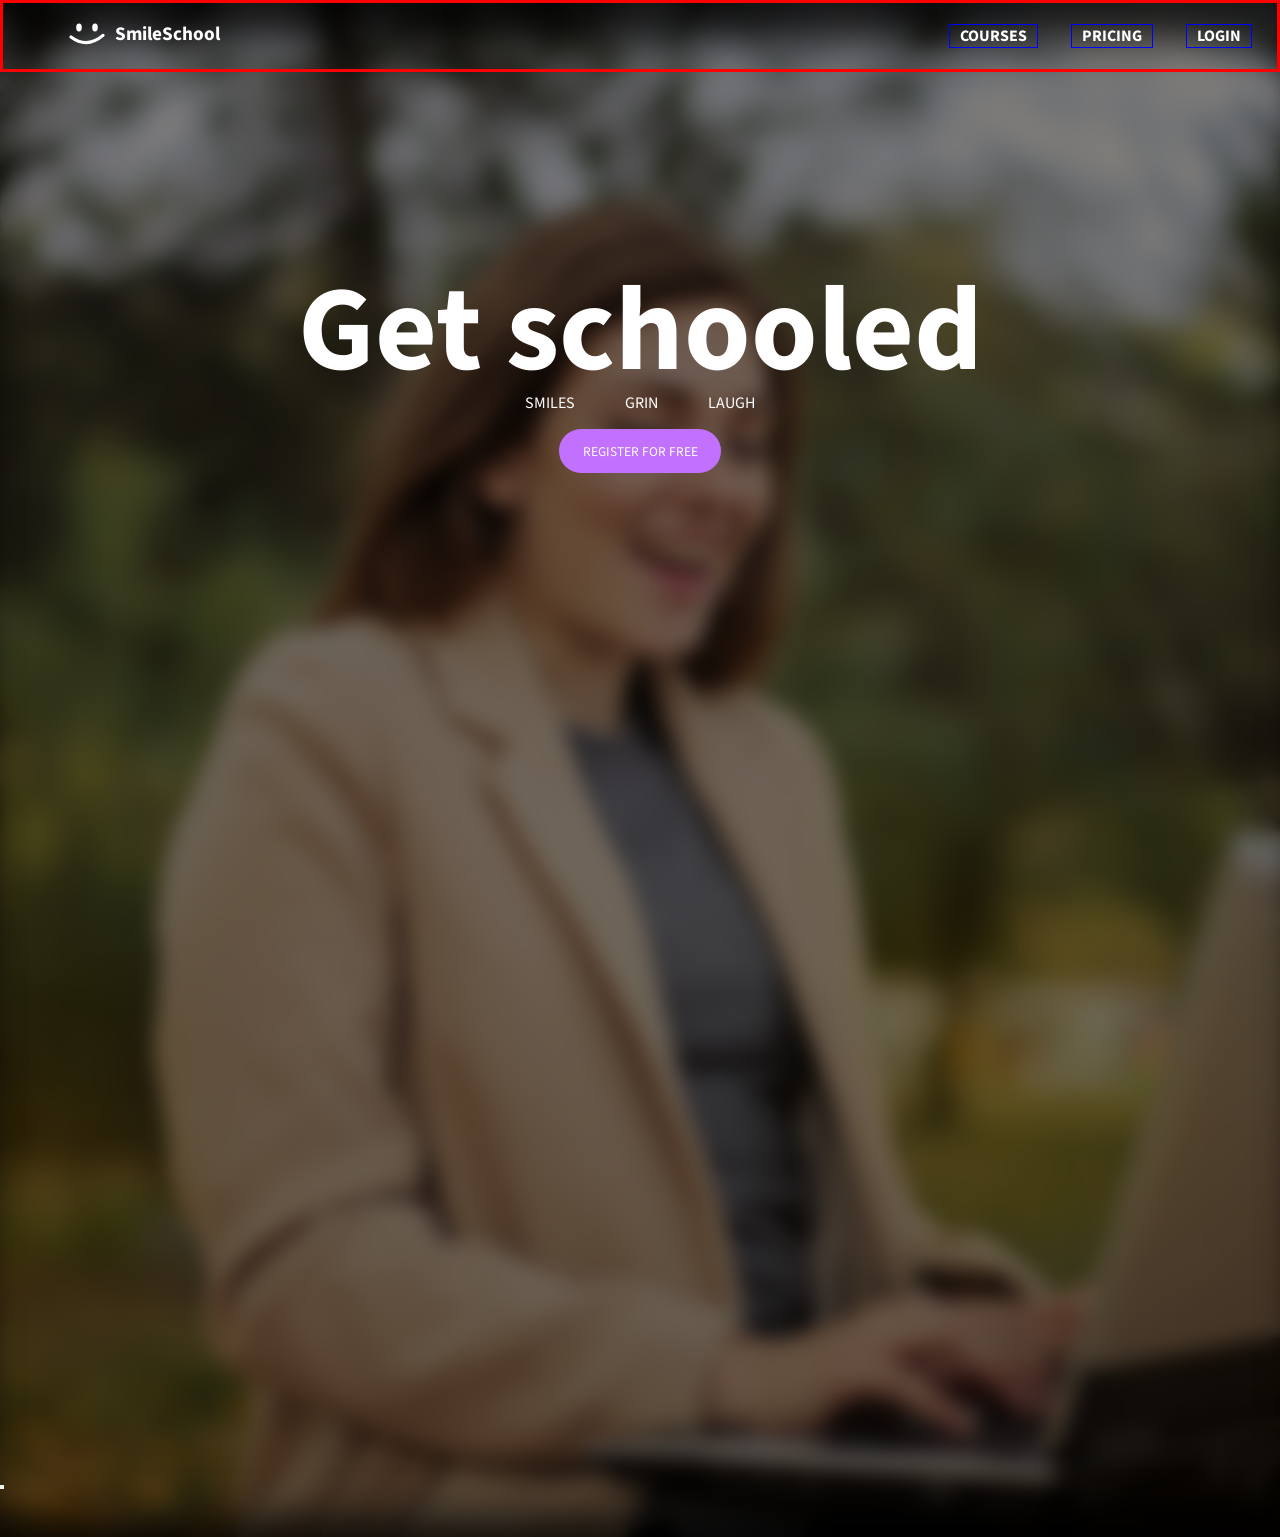
==== css_advanced/index.html @ efaeab65 "Add title -get schooled- with relevant details and a button for registration" ====
<!DOCTYPE html>
<html lang="en">
<head>
    <meta charset="UTF-8">
    <meta name="viewport" content="width=device-width, initial-scale=1.0">
    <link rel="preconnect" href="https://fonts.googleapis.com">
    <link rel="preconnect" href="https://fonts.gstatic.com" crossorigin>
    <link href="https://fonts.googleapis.com/css2?family=Poppins:ital,wght@0,100;0,200;0,300;0,400;0,500;0,600;0,700;0,800;0,900;1,100;1,200;1,300;1,400;1,500;1,600;1,700;1,800;1,900&family=Source+Sans+3:ital,wght@0,200..900;1,200..900&display=swap" rel="stylesheet">
    <link rel="stylesheet" href="styles.css">
    <title>SmileSchool</title>
</head>
<body>
    <!---------- HEADER SECTION ---------->
    <header class="header">
        <div class="logo-part">
            <a href="#" class="logo">
                <svg xmlns="http://www.w3.org/2000/svg" viewBox="0 0 250 50" width="200" height="40">
                <!-- Eyes -->
                <ellipse cx="20" cy="18" rx="3.5" ry="5" fill="currentColor" />
                <ellipse cx="40" cy="18" rx="3.5" ry="5" fill="currentColor" />
                
                <!-- Smile -->
                <path d="M 10 30 Q 30 45 50 28" stroke="currentColor" stroke-width="4" stroke-linecap="round" fill="none" />
                
                <!-- Text -->
                <text x="65" y="34" font-family="Arial, sans-serif" font-size="24" font-weight="bold" fill="currentColor">SmileSchool</text>
                </svg>
            </a>
        </div>
        <div class="menu">
            <a href="#courses">COURSES</a>
            <a href="#pricing">PRICING</a>
            <a href="#login">LOGIN</a>
        </div>
    </header>

    <main>
        <!---------- BANNER SECTION ---------->
        <section>
            <div class="banner-card">
                <h1 class="banner-head">Get schooled</h1>
                <div class="banner-paragraph">
                    <p>SMILES</p>
                    <p>GRIN</p>
                    <p>LAUGH</p>
                </div>
                <a href="#">
                    <button class="banner-button">REGISTER FOR FREE</button>
                </a>
            </div>

            <div>
                <h2></h2>
                <div>
                    <div>
                        <img src="" alt="">
                        <h3></h3>
                        <p></p>
                    </div>

                    <div>
                        <img src="" alt="">
                        <h3></h3>
                        <p></p>
                    </div>

                    <div>
                        <img src="" alt="">
                        <h3></h3>
                        <p></p>
                    </div>

                    <div>
                        <img src="" alt="">
                        <h3></h3>
                        <p></p>
                    </div>                    
                </div>

            </div>

        </section>

        <!---------- QUOTE SECTION ---------->

        <section>
            <div>
                <img src="" alt="">
            </div>

            <div>
                <blockquote></blockquote>
                <p></p>
                <p></p>
            </div>

        </section>

        <!---------- VIDEOS SECTION ---------->

        <section>
            <h1></h1>
            <div>
                <!-- Video Block 1 -->
                <div>
                    <video src=""></video>
                    <img src="" alt="">
                    <h2></h2>
                    <p></p>
                    <!-- Author Block -->
                    <div> 
                        <img src="" alt="">
                        <h3></h3>
                    </div>
                    <!-- Rating Block -->
                    <div>
                        <div>
                            <img src="" alt="">
                            <img src="" alt="">
                            <img src="" alt="">
                            <img src="" alt="">
                            <img src="" alt="">
                        </div>
                        <p></p>
                    </div>
                </div>

                <!-- Video Block 2 -->
                <div>
                    <video src=""></video>
                    <img src="" alt="">
                    <h2></h2>
                    <p></p>
                    <!-- Author Block -->
                    <div> 
                        <img src="" alt="">
                        <h3></h3>
                    </div>
                    <!-- Rating Block -->
                    <div>
                        <div>
                            <img src="" alt="">
                            <img src="" alt="">
                            <img src="" alt="">
                            <img src="" alt="">
                            <img src="" alt="">
                        </div>
                        <p></p>
                    </div>
                </div>

                <!-- Video Block 3 -->
                <div>
                    <video src=""></video>
                    <img src="" alt="">
                    <h2></h2>
                    <p></p>
                    <!-- Author Block -->
                    <div> 
                        <img src="" alt="">
                        <h3></h3>
                    </div>
                    <!-- Rating Block -->
                    <div>
                        <div>
                            <img src="" alt="">
                            <img src="" alt="">
                            <img src="" alt="">
                            <img src="" alt="">
                            <img src="" alt="">
                        </div>
                        <p></p>
                    </div>
                </div>

                <!-- Video Block 4 -->
                <div>
                    <video src=""></video>
                    <img src="" alt="">
                    <h2></h2>
                    <p></p>
                    <!-- Author Block -->
                    <div> 
                        <img src="" alt="">
                        <h3></h3>
                    </div>
                    <!-- Rating Block -->
                    <div>
                        <div>
                            <img src="" alt="">
                            <img src="" alt="">
                            <img src="" alt="">
                            <img src="" alt="">
                            <img src="" alt="">
                        </div>
                        <p></p>
                    </div>
                </div>

            </div>
        </section>

        <!---------- MEMBERSHIP SECTION ---------->

        <section>
            <h1></h1>
            <div>
                <div>
                    <img src="" alt="">
                    <h2></h2>
                    <p></p>
                </div>

                <div>
                    <img src="" alt="">
                    <h2></h2>
                    <p></p>
                </div>

                <div>
                    <img src="" alt="">
                    <h2></h2>
                    <p></p>
                </div>

                <div>
                    <img src="" alt="">
                    <h2></h2>
                    <p></p>
                </div>
            </div>
            <button></button>
        </section>

        <!---------- FAQ SECTION ---------->

        <section>
            <h1></h1>
            <div>
                <div>
                    <div>
                        <h2></h2>
                        <p></p>
                    </div>
                    <div>
                        <h2></h2>
                        <p></p>
                    </div>
                </div>

                <div>
                    <div>
                        <h2></h2>
                        <p></p>
                    </div>
                    <div>
                        <h2></h2>
                        <p></p>
                    </div>
                </div>
                            
            </div>
        </section>
    </main>

    <!---------- FOOTER SECTION ---------->

    <footer>
        <div>
            <div>
                <img src="" alt="">
                <div>
                    <a href=""><img src="" alt=""></a>
                    <a href=""><img src="" alt=""></a>
                    <a href=""><img src="" alt=""></a>
                </div>
            </div>
            <p></p>
        </div>
    </footer>
</body>
</html>
---- css_advanced/styles.css ----
* {
    margin: 0;
    padding: 0;
    box-sizing: border-box;
    font-family: 'source sans 3', sans-serif;
    color: #fff;
}


/* ------------- BODY PART ------------- */


body {
    background-image: 
        linear-gradient(rgba(0, 0, 0, 0.5), rgba(0, 0, 0, 0.5)), 
        url('imagees/pexel2.jpg');
    background-size: cover;
    background-position: center;
    background-repeat: no-repeat;
    backdrop-filter: blur(10px);
    box-shadow: 
        inset 0 -40px 40px -20px rgba(0, 0, 0, 0.8),
        inset 0 70px 40px -30px rgba(0, 0, 0, 0.8);
}


/* ------------- HEADER SECTION ------------- */


.logo {
    color: #fff;
    margin-left: 50px;
}

.header {
    display: flex;
    justify-content: space-between;
    border: 3px solid red;
    align-items: center;
    padding: 10px;
    margin-bottom: 200px;
}

.menu a {
    text-decoration: none;
    color: #fff;
    margin: 0 15px;
    border: 1px solid blue;
    padding: 0 10px;
    font-weight: 700;
}


/* ------------- BANNER SECTION ------------- */


.banner-card {
    display: flex;
    flex-direction: column;
    justify-content: center;
    align-items: center;
}

.banner-head {
    font-weight: 700;
    font-size: 120px;
    line-height: 100%;
}

.banner-paragraph {
    display: flex;
    gap: 50px;
    margin-bottom: 15px;
}

.banner-button {
    display: inline-block;
    width: 162px;
    height: 44px;
    border-radius: 22px;
    border: #c271ff;
    background-color: #c271ff;
    transition: 0.3s;
}

.banner-button:hover {
    background-color: #cf92fe;
}
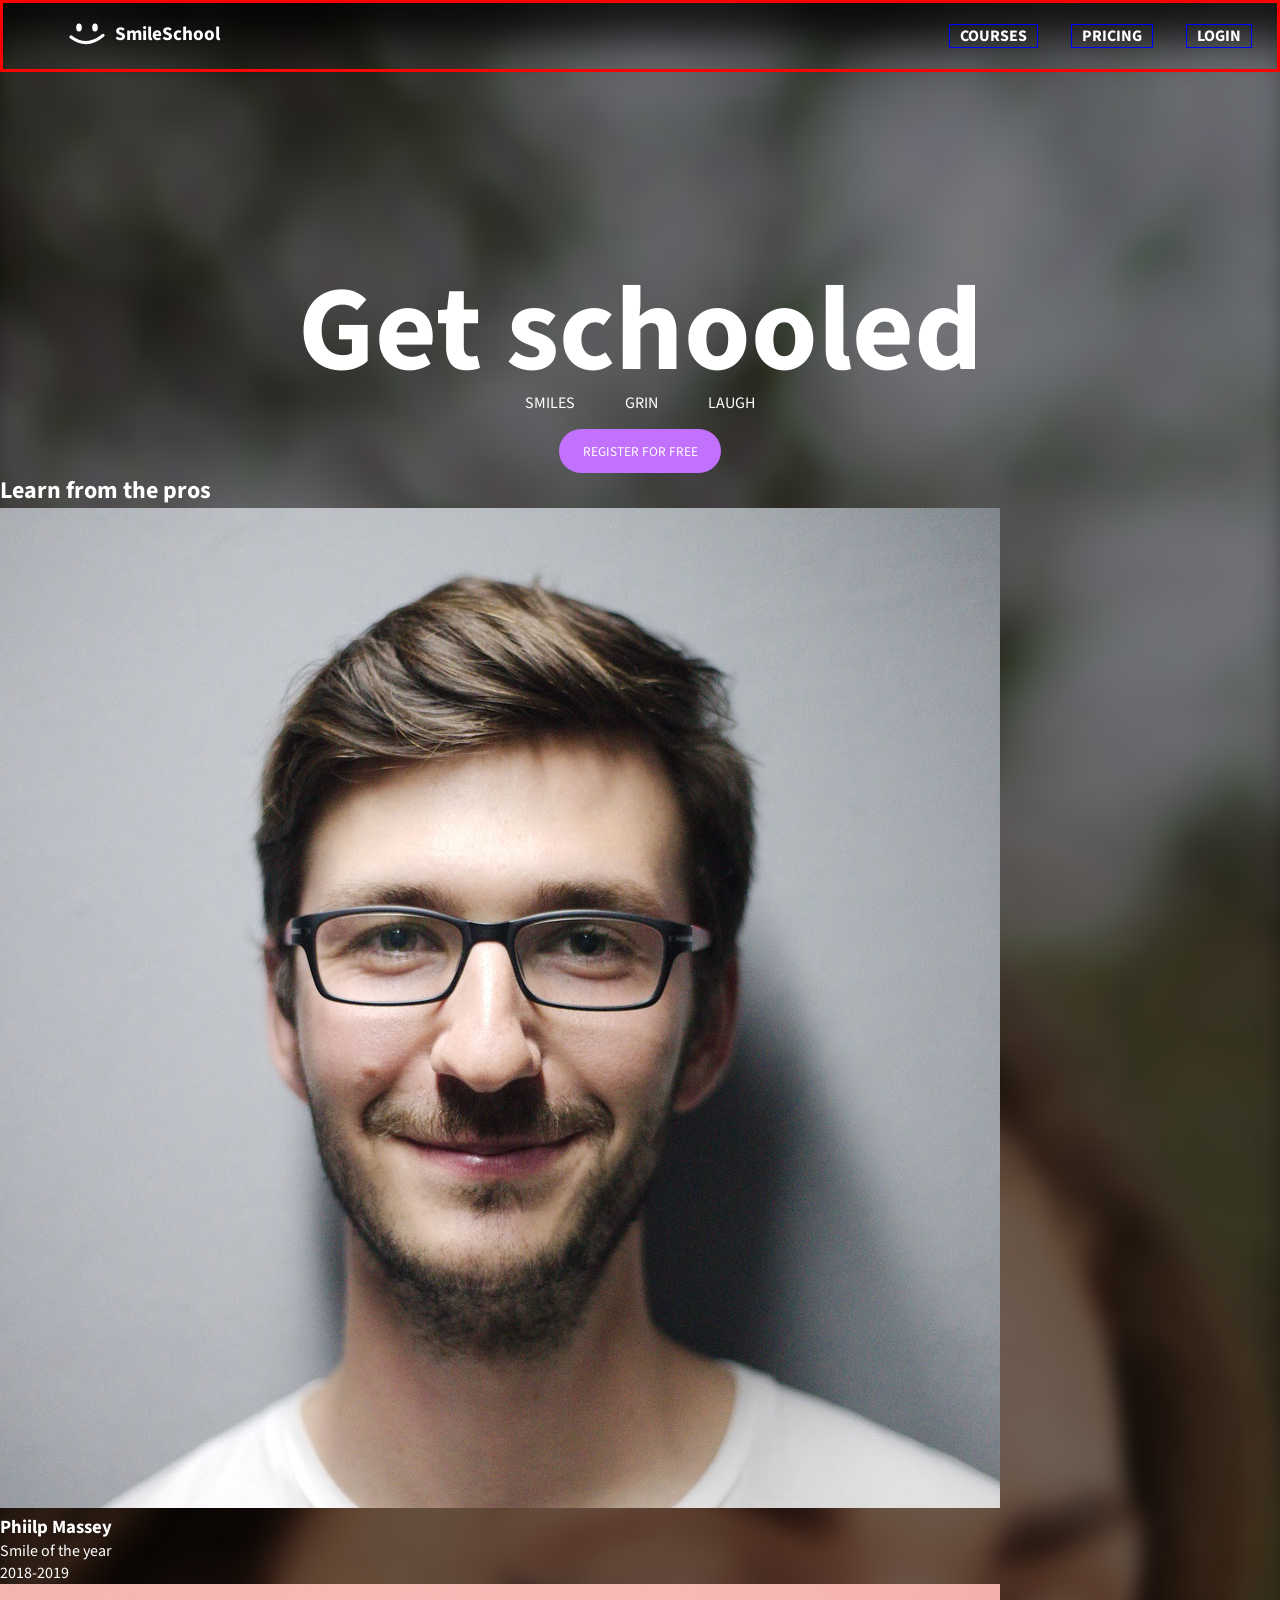
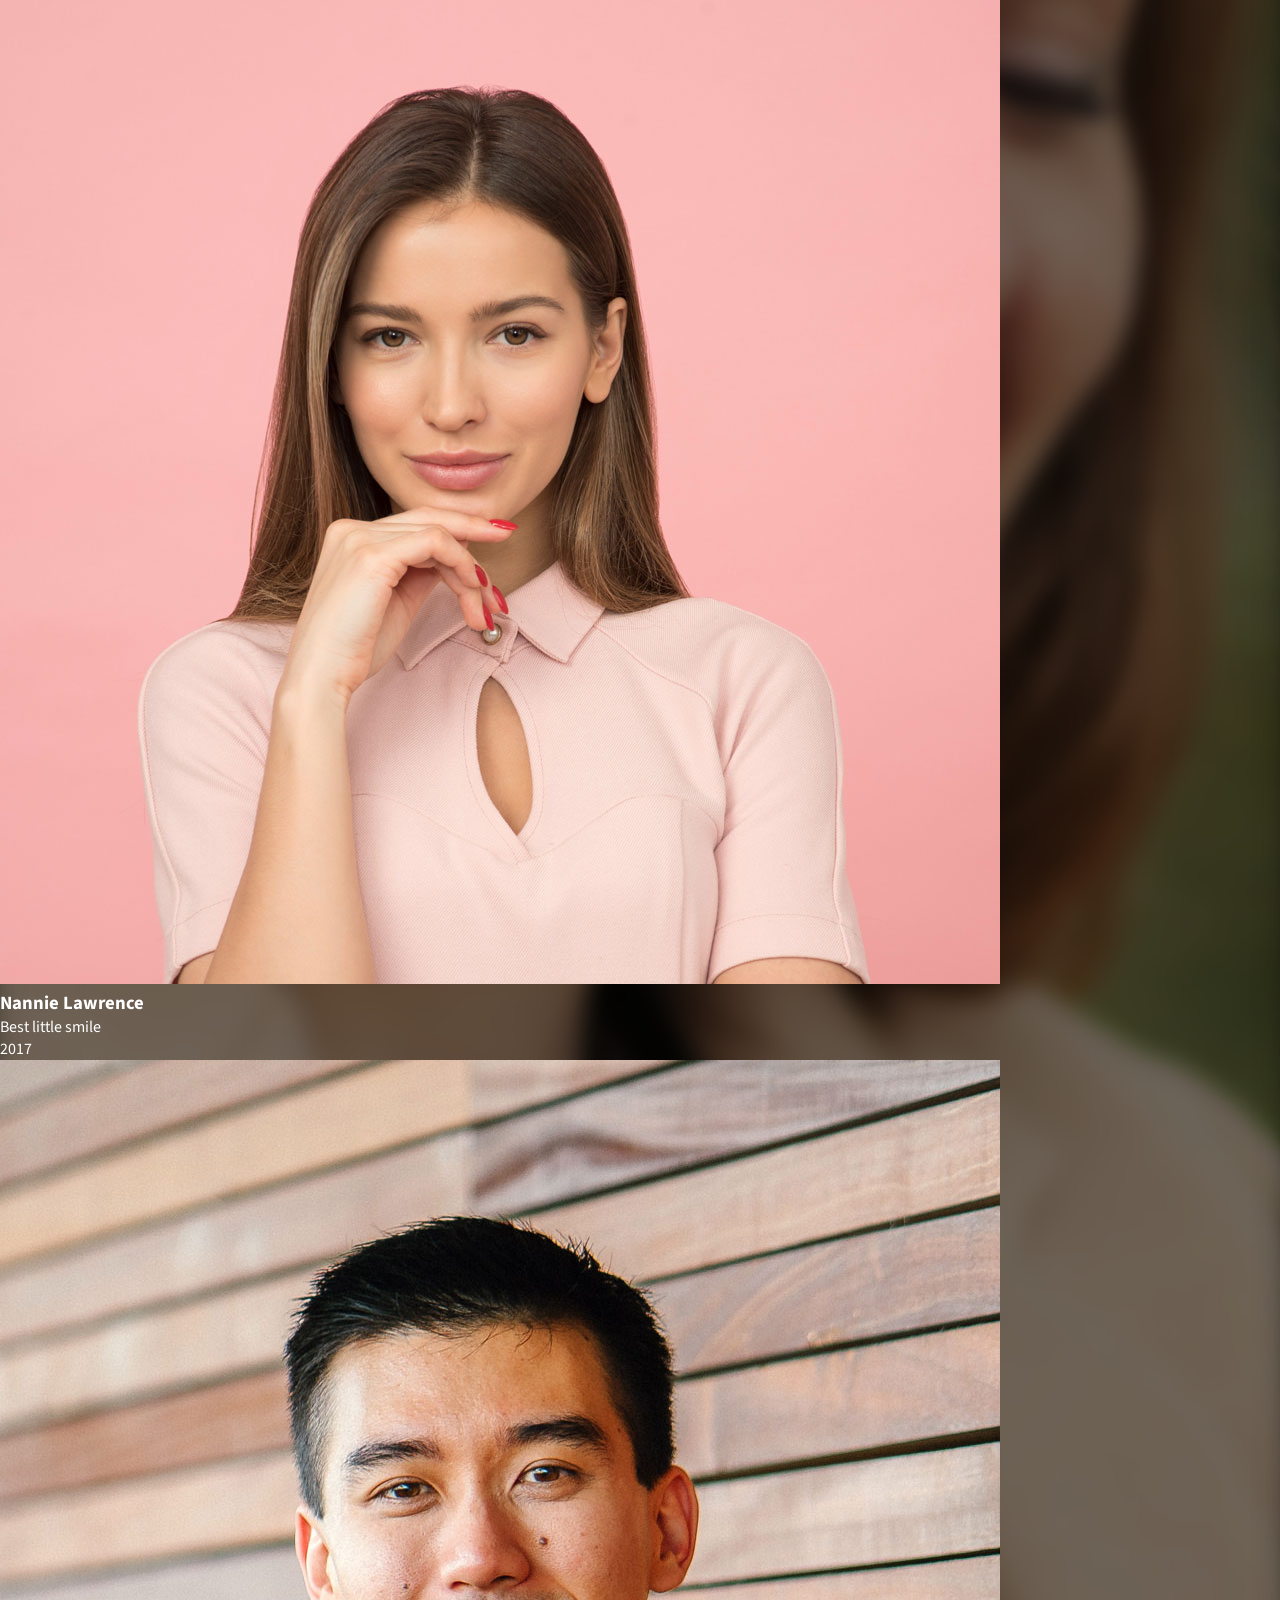
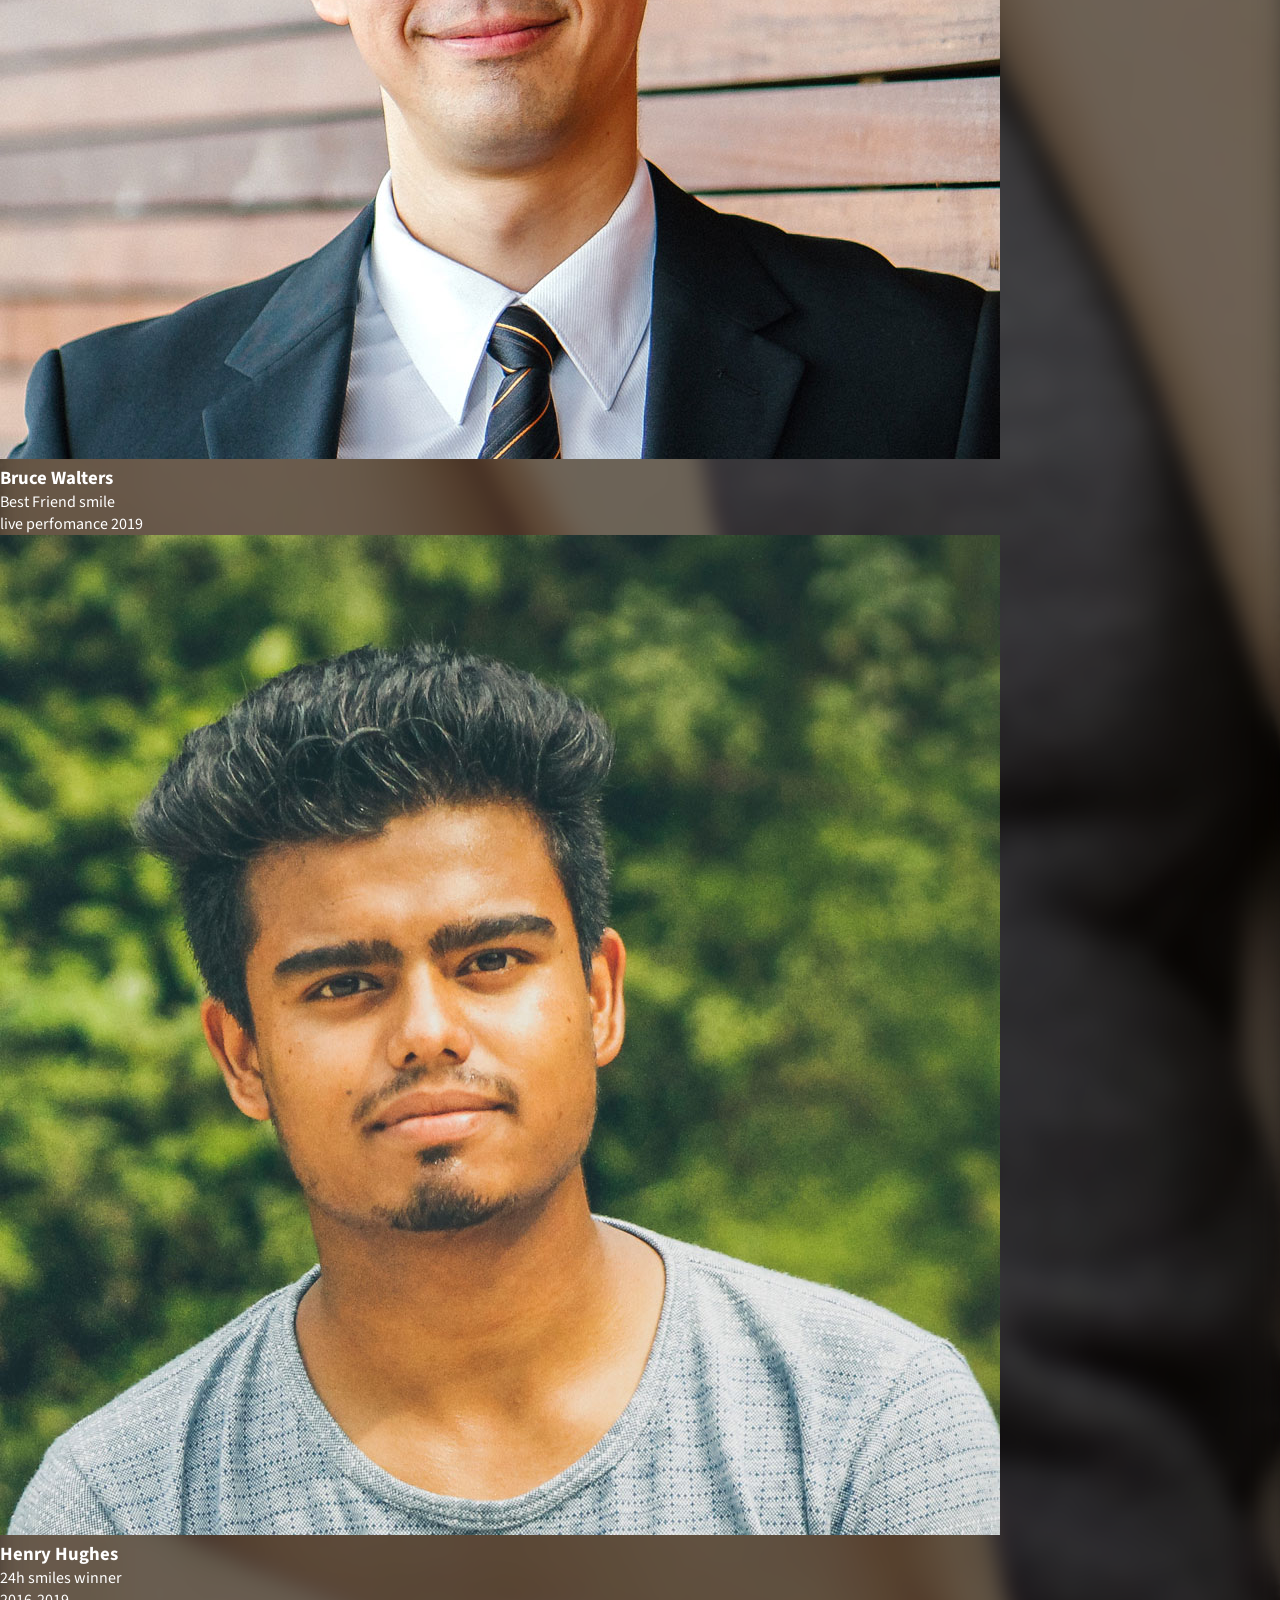
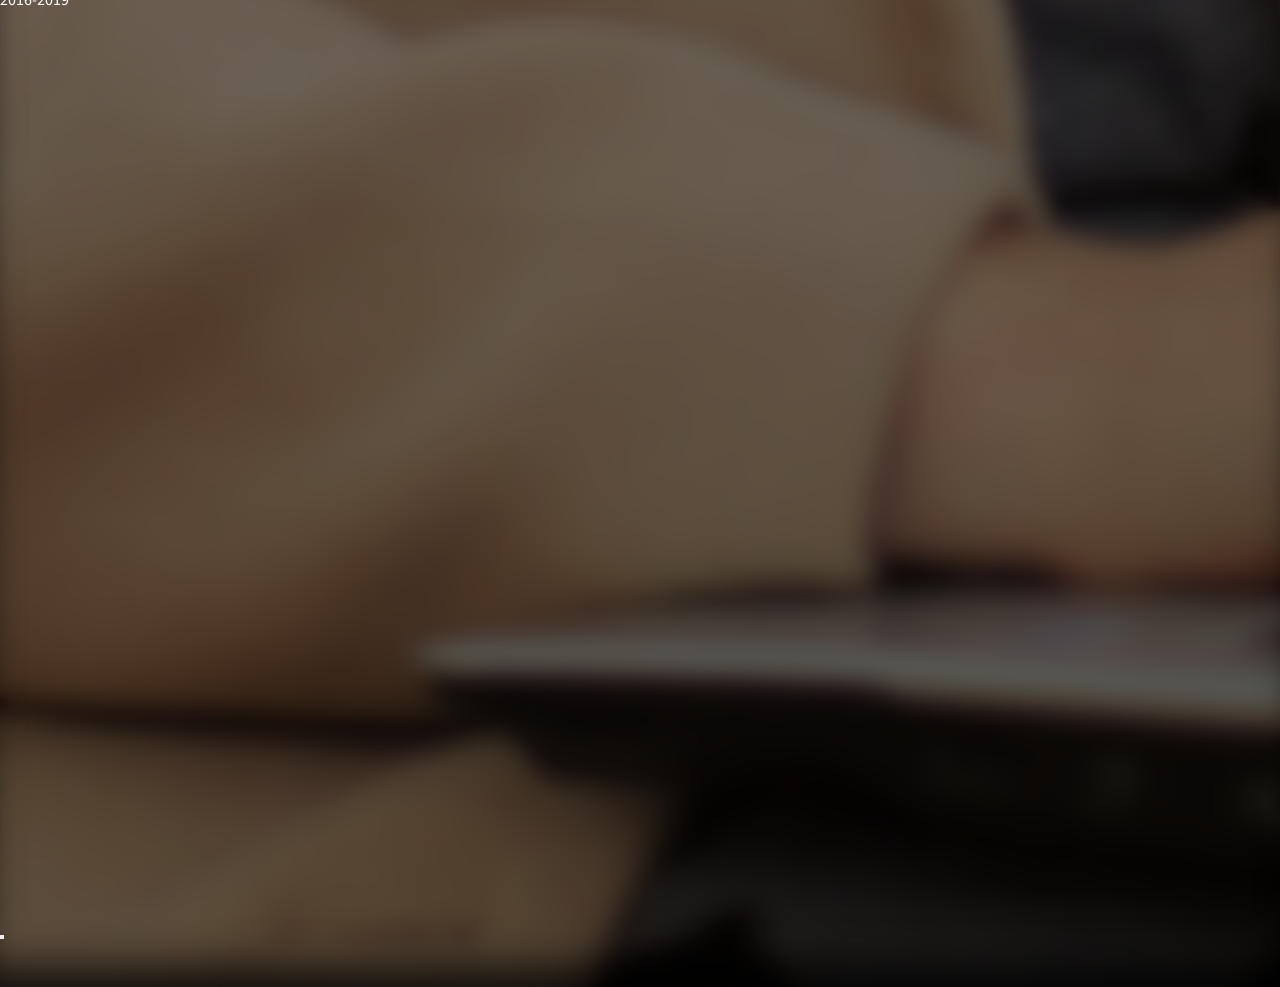
==== commit 716cdac9: "Modify index file, added links for profile images" ====
--- a/css_advanced/index.html
+++ b/css_advanced/index.html
@@ -49,31 +49,31 @@
                 </a>
             </div>
 
-            <div>
-                <h2></h2>
-                <div>
-                    <div>
-                        <img src="" alt="">
-                        <h3></h3>
-                        <p></p>
-                    </div>
-
-                    <div>
-                        <img src="" alt="">
-                        <h3></h3>
-                        <p></p>
-                    </div>
-
-                    <div>
-                        <img src="" alt="">
-                        <h3></h3>
-                        <p></p>
-                    </div>
-
-                    <div>
-                        <img src="" alt="">
-                        <h3></h3>
-                        <p></p>
+            <div class="pros">
+                <h2><span>Learn</span> from the pros</h2>
+                <div class="profiles-card">
+                    <div class="profile">
+                        <img src="imagees/image-1.png" alt="profile one">
+                        <h3>Phiilp Massey</h3>
+                        <p>Smile of the year <br> 2018-2019</p>
+                    </div>
+
+                    <div class="profile">
+                        <img src="imagees/image-2.png" alt="profile two">
+                        <h3>Nannie Lawrence</h3>
+                        <p>Best little smile <br> 2017</p>
+                    </div>
+
+                    <div class="profile">
+                        <img src="imagees/image-3.png" alt="profile three">
+                        <h3>Bruce Walters</h3>
+                        <p>Best Friend smile <br> live perfomance 2019</p>
+                    </div>
+
+                    <div class="profile">
+                        <img src="imagees/image-4.png" alt="profile four">
+                        <h3>Henry Hughes</h3>
+                        <p>24h smiles winner <br>2016-2019</p>
                     </div>                    
                 </div>
 
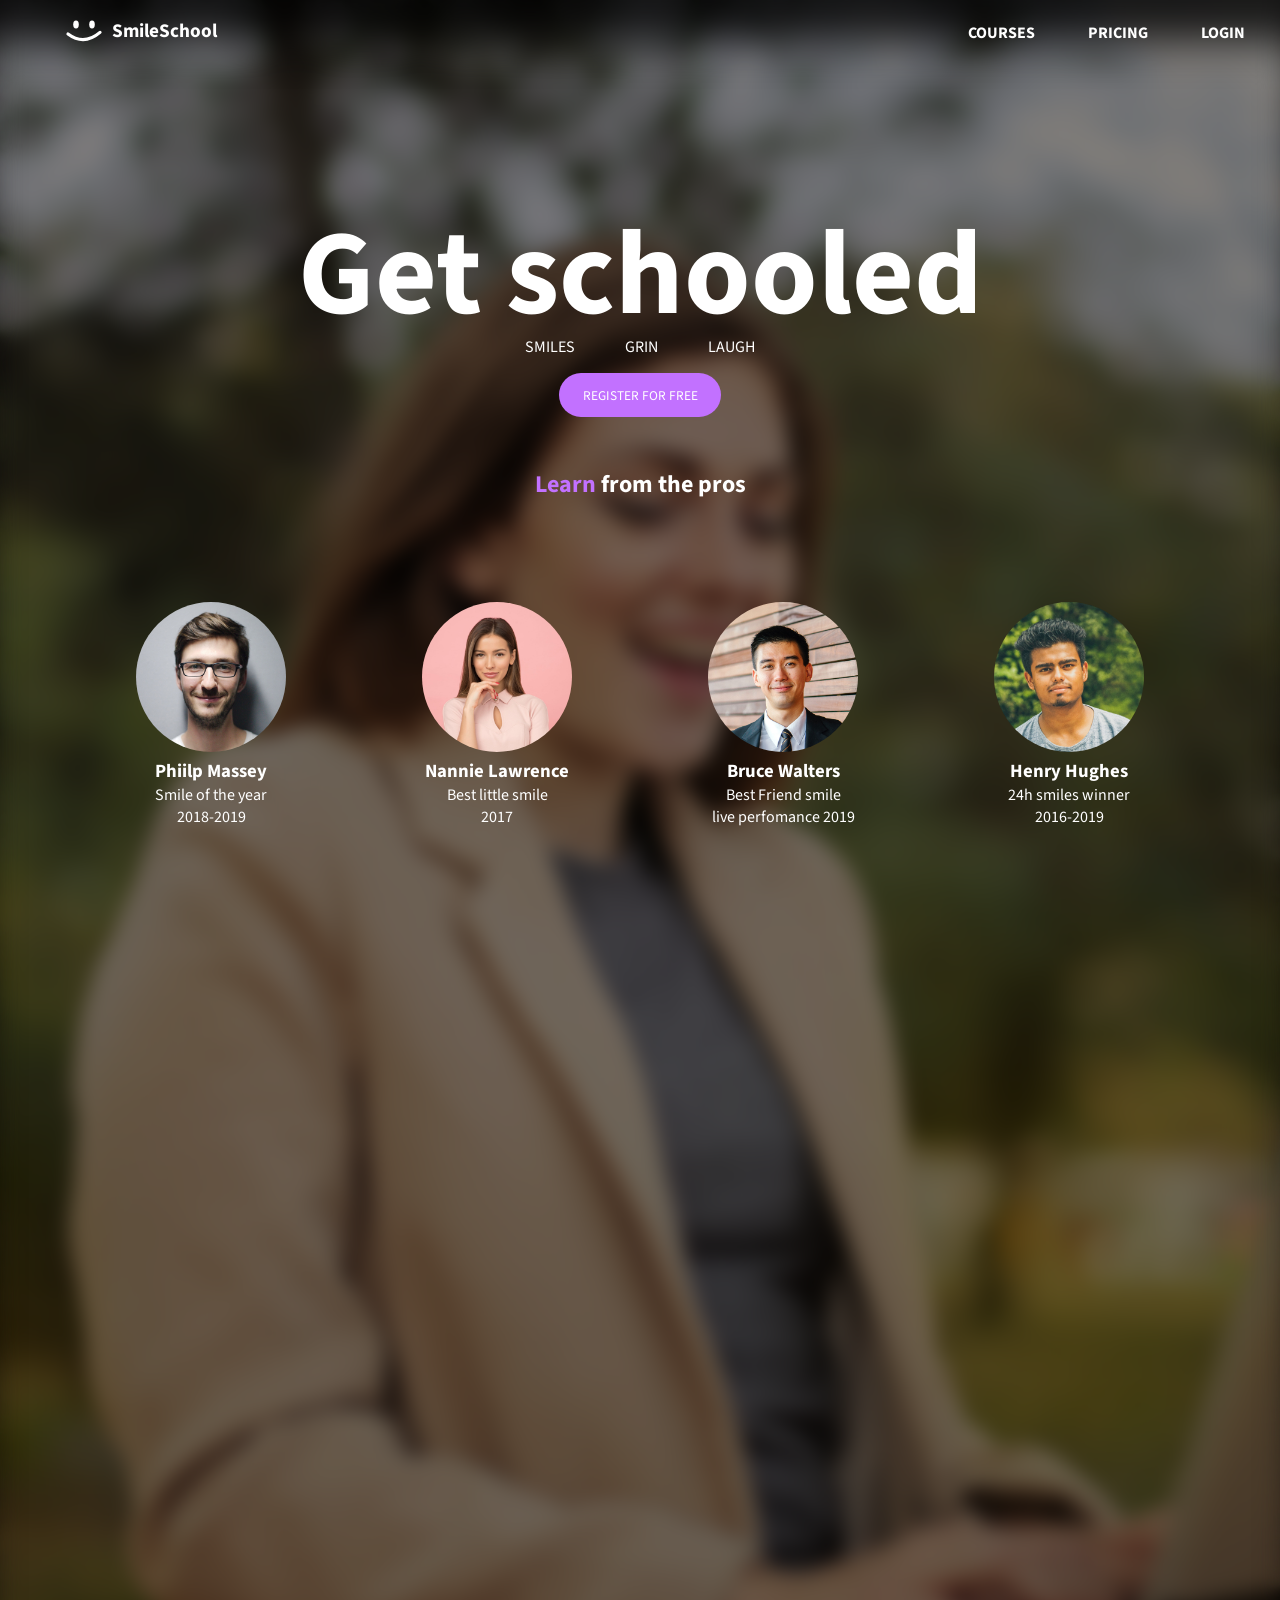
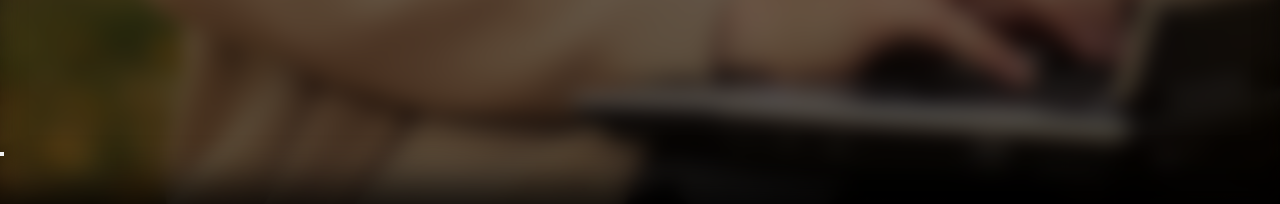
==== commit 34f5a7e1: "Modify index file" ====
--- a/css_advanced/index.html
+++ b/css_advanced/index.html
@@ -12,6 +12,7 @@
 <body>
     <!---------- HEADER SECTION ---------->
     <header class="header">
+        <!-- <img src="imagees/pexel2.jpg" alt=""> -->
         <div class="logo-part">
             <a href="#" class="logo">
                 <svg xmlns="http://www.w3.org/2000/svg" viewBox="0 0 250 50" width="200" height="40">
--- a/css_advanced/styles.css
+++ b/css_advanced/styles.css
@@ -4,6 +4,13 @@
     box-sizing: border-box;
     font-family: 'source sans 3', sans-serif;
     color: #fff;
+}
+
+
+/* ------------- GENERAL ELEMENTS ------------- */
+
+span {
+    color: #c271ff;
 }
 
 
@@ -35,17 +42,17 @@
 .header {
     display: flex;
     justify-content: space-between;
-    border: 3px solid red;
+    /* border: 3px solid red; */
     align-items: center;
     padding: 10px;
-    margin-bottom: 200px;
+    margin-bottom: 150px;
 }
 
 .menu a {
     text-decoration: none;
     color: #fff;
     margin: 0 15px;
-    border: 1px solid blue;
+    /* border: 1px solid blue; */
     padding: 0 10px;
     font-weight: 700;
 }
@@ -81,8 +88,36 @@
     border: #c271ff;
     background-color: #c271ff;
     transition: 0.3s;
+    margin-bottom: 50px;
 }
 
 .banner-button:hover {
     background-color: #cf92fe;
+}
+
+.pros {
+    display: flex;
+    flex-direction: column;
+    justify-content: center;
+    align-items: center;
+}
+
+.pros h2 {
+    margin-bottom: 100px;
+}
+
+.profile img {
+    width: 150px;
+    height: 150px;
+    border-radius: 50%;
+}
+
+.profiles-card {
+    display: flex;
+    justify-content: space-evenly;
+    width: 100%;
+}
+
+.pros h3, p {
+    text-align: center;
 }
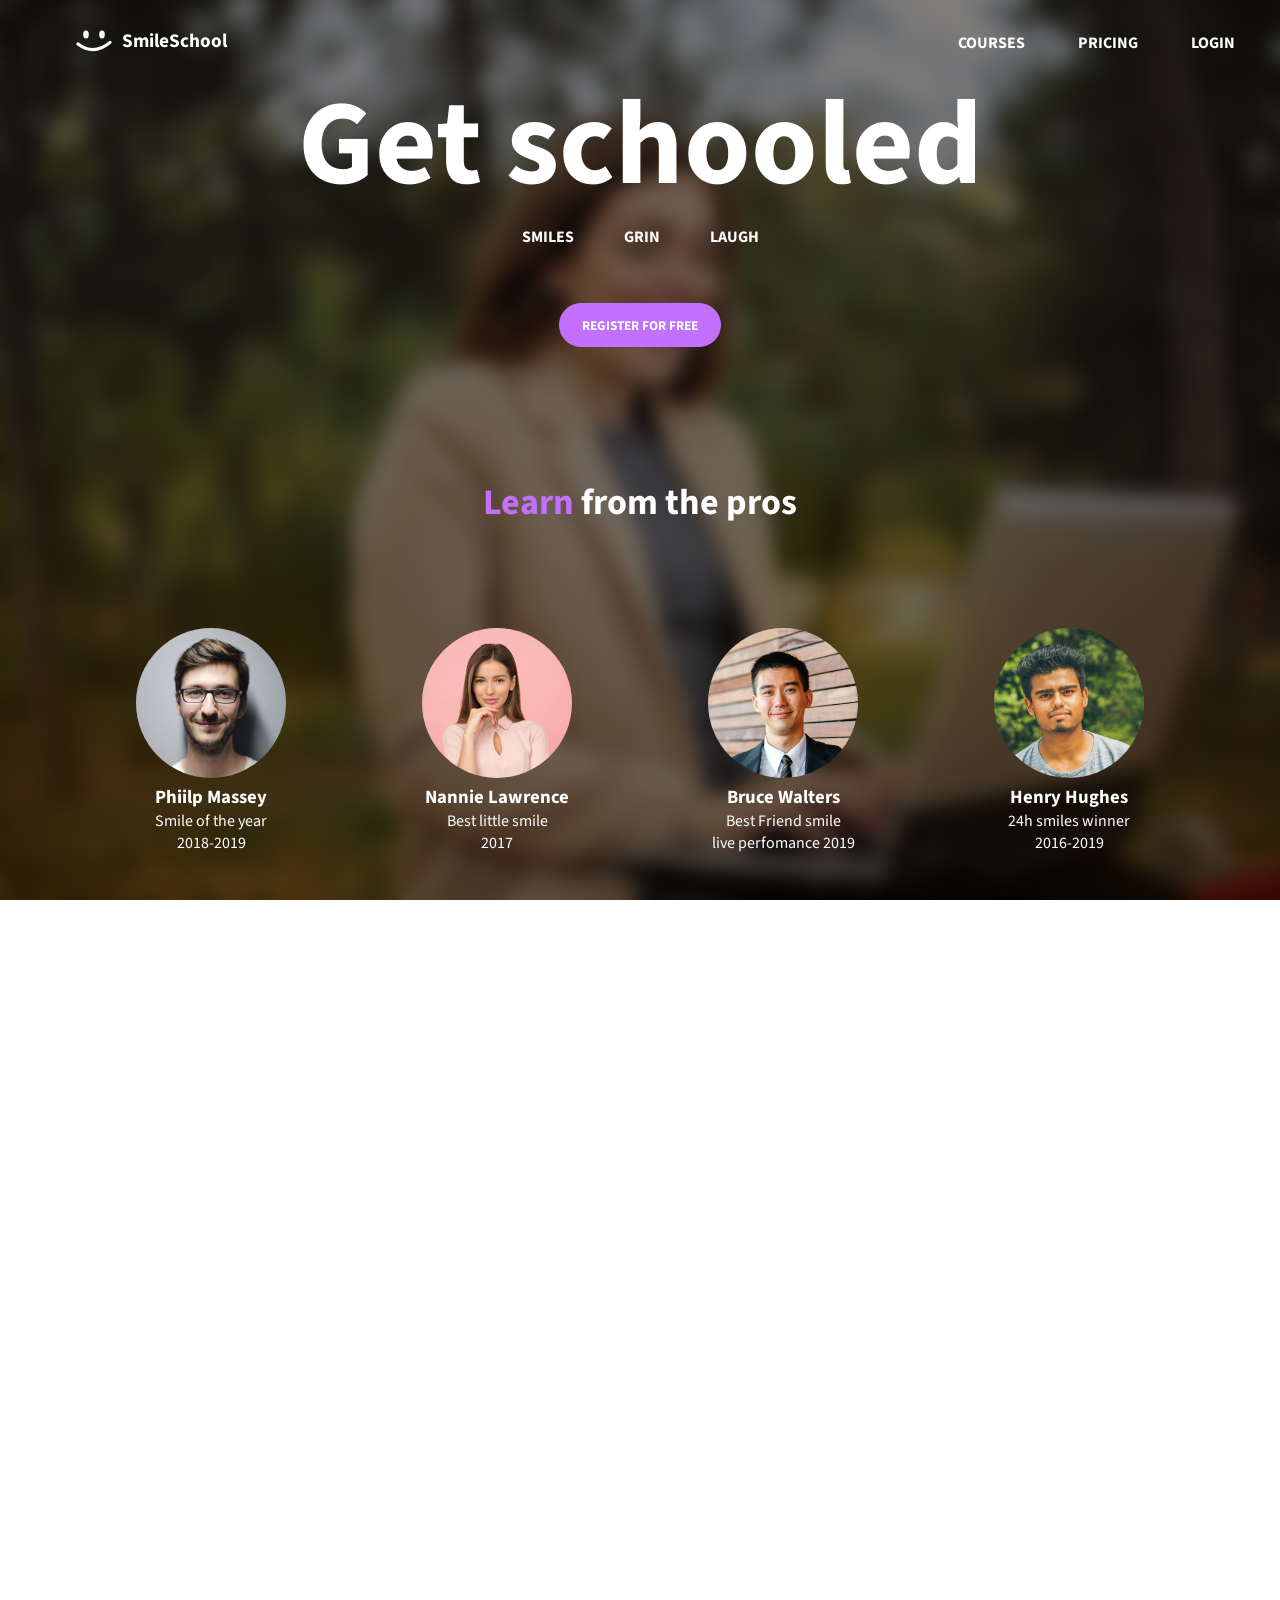
==== commit 005f89a2: "Modify everything for the good appealing of the first webpage" ====
--- a/css_advanced/index.html
+++ b/css_advanced/index.html
@@ -38,46 +38,49 @@
     <main>
         <!---------- BANNER SECTION ---------->
         <section>
-            <div class="banner-card">
-                <h1 class="banner-head">Get schooled</h1>
-                <div class="banner-paragraph">
-                    <p>SMILES</p>
-                    <p>GRIN</p>
-                    <p>LAUGH</p>
-                </div>
-                <a href="#">
-                    <button class="banner-button">REGISTER FOR FREE</button>
-                </a>
-            </div>
-
-            <div class="pros">
-                <h2><span>Learn</span> from the pros</h2>
-                <div class="profiles-card">
-                    <div class="profile">
-                        <img src="imagees/image-1.png" alt="profile one">
-                        <h3>Phiilp Massey</h3>
-                        <p>Smile of the year <br> 2018-2019</p>
-                    </div>
-
-                    <div class="profile">
-                        <img src="imagees/image-2.png" alt="profile two">
-                        <h3>Nannie Lawrence</h3>
-                        <p>Best little smile <br> 2017</p>
-                    </div>
-
-                    <div class="profile">
-                        <img src="imagees/image-3.png" alt="profile three">
-                        <h3>Bruce Walters</h3>
-                        <p>Best Friend smile <br> live perfomance 2019</p>
-                    </div>
-
-                    <div class="profile">
-                        <img src="imagees/image-4.png" alt="profile four">
-                        <h3>Henry Hughes</h3>
-                        <p>24h smiles winner <br>2016-2019</p>
-                    </div>                    
-                </div>
-
+            <div class="banner">
+                
+                <div class="banner-card">
+                    <h1 class="banner-head">Get schooled</h1>
+                    <div class="banner-paragraph">
+                        <p>SMILES</p>
+                        <p>GRIN</p>
+                        <p>LAUGH</p>
+                    </div>
+                    <a href="#">
+                        <button class="banner-button">REGISTER FOR FREE</button>
+                    </a>
+                </div>
+    
+                <div class="pros">
+                    <h2><span>Learn</span> from the pros</h2>
+                    <div class="profiles-card">
+                        <div class="profile">
+                            <img src="imagees/image-1.png" alt="profile one">
+                            <h3>Phiilp Massey</h3>
+                            <p>Smile of the year <br> 2018-2019</p>
+                        </div>
+    
+                        <div class="profile">
+                            <img src="imagees/image-2.png" alt="profile two">
+                            <h3>Nannie Lawrence</h3>
+                            <p>Best little smile <br> 2017</p>
+                        </div>
+    
+                        <div class="profile">
+                            <img src="imagees/image-3.png" alt="profile three">
+                            <h3>Bruce Walters</h3>
+                            <p>Best Friend smile <br> live perfomance 2019</p>
+                        </div>
+    
+                        <div class="profile">
+                            <img src="imagees/image-4.png" alt="profile four">
+                            <h3>Henry Hughes</h3>
+                            <p>24h smiles winner <br>2016-2019</p>
+                        </div>                    
+                    </div>
+    
+                </div>
             </div>
 
         </section>
--- a/css_advanced/styles.css
+++ b/css_advanced/styles.css
@@ -17,18 +17,6 @@
 /* ------------- BODY PART ------------- */
 
 
-body {
-    background-image: 
-        linear-gradient(rgba(0, 0, 0, 0.5), rgba(0, 0, 0, 0.5)), 
-        url('imagees/pexel2.jpg');
-    background-size: cover;
-    background-position: center;
-    background-repeat: no-repeat;
-    backdrop-filter: blur(10px);
-    box-shadow: 
-        inset 0 -40px 40px -20px rgba(0, 0, 0, 0.8),
-        inset 0 70px 40px -30px rgba(0, 0, 0, 0.8);
-}
 
 
 /* ------------- HEADER SECTION ------------- */
@@ -42,42 +30,89 @@
 .header {
     display: flex;
     justify-content: space-between;
-    /* border: 3px solid red; */
+    
     align-items: center;
-    padding: 10px;
+    padding: 20px;
     margin-bottom: 150px;
+    position: absolute;
+    
+    z-index: 10;
+    width: 100%;
 }
+
+
 
 .menu a {
     text-decoration: none;
     color: #fff;
     margin: 0 15px;
-    /* border: 1px solid blue; */
     padding: 0 10px;
     font-weight: 700;
+    transition: 0.5s;
+    border-radius: 15px;
+}
+
+.menu a:hover {
+    border-radius: 15px;
+    background-color: #c271ff;
+    border: #c271ff;
 }
 
 
 /* ------------- BANNER SECTION ------------- */
 
+.banner {
+    background-image: 
+    linear-gradient(rgba(0, 0, 0, 0.5), rgba(0, 0, 0, 0.5)), 
+    url('imagees/pexel2.jpg');
+    background-size: cover;
+    background-position: center;
+    background-repeat: no-repeat;
+    min-height: 100vh;
+    display: flex;
+    flex-direction: column;
+    align-items: center;
+    justify-content: center;
+    position: relative;
+    color: white;
+    z-index: 1;
+    overflow: hidden;
+    
+}
 
+.banner::before {
+    content: "";
+    position: absolute;
+    top: -10px; right: -10px; bottom: -10px; left: -10px;
+    background-image: linear-gradient(rgba(0, 0, 0, 0.5), rgba(0, 0, 0, 0.5)), url('imagees/pexel2.jpg');
+    background-size: cover;
+    background-position: center;
+    background-repeat: no-repeat;
+    filter: blur(10px);
+    z-index: -1;
+}
 .banner-card {
     display: flex;
     flex-direction: column;
     justify-content: center;
     align-items: center;
+    margin-bottom: 80px;
+    
 }
 
 .banner-head {
     font-weight: 700;
     font-size: 120px;
     line-height: 100%;
+    margin-bottom: 20px;
+    margin-top: 40px;
 }
 
 .banner-paragraph {
     display: flex;
     gap: 50px;
     margin-bottom: 15px;
+    font-weight: bold;
 }
 
 .banner-button {
@@ -89,6 +124,12 @@
     background-color: #c271ff;
     transition: 0.3s;
     margin-bottom: 50px;
+    font-weight: 700;
+    cursor: pointer;
+}
+
+.banner-card a {
+    padding-top: 40px;
 }
 
 .banner-button:hover {
@@ -100,10 +141,12 @@
     flex-direction: column;
     justify-content: center;
     align-items: center;
+    width: 100%;
 }
 
 .pros h2 {
     margin-bottom: 100px;
+    font-size: 36px;
 }
 
 .profile img {
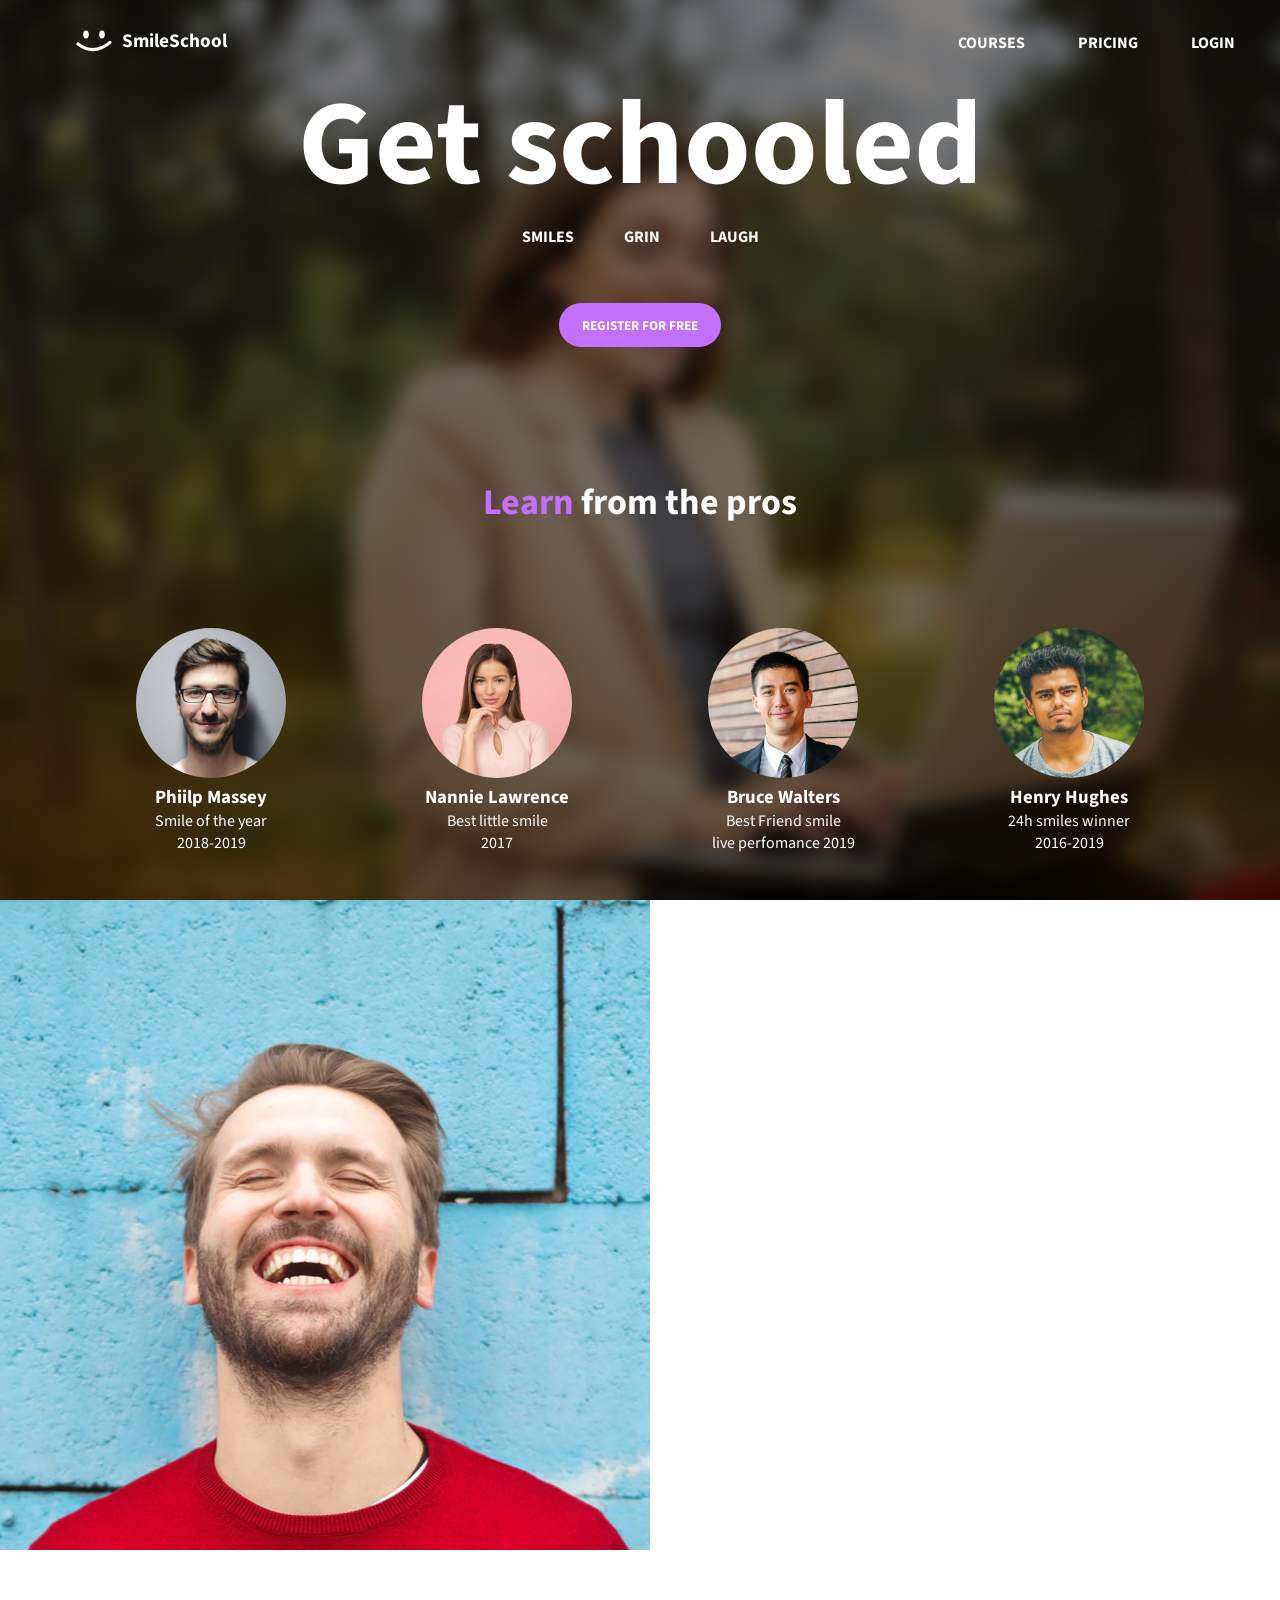
==== commit 72ef8adc: "Add image for the quote section in the html file" ====
--- a/css_advanced/index.html
+++ b/css_advanced/index.html
@@ -87,15 +87,18 @@
 
         <!---------- QUOTE SECTION ---------->
 
-        <section>
-            <div>
-                <img src="" alt="">
-            </div>
-
-            <div>
-                <blockquote></blockquote>
-                <p></p>
-                <p></p>
+        <section class="quote">
+            <div class="quote-card">
+                <div class="quote-profile">
+                    <img src="imagees/image-5_cp.png" alt="">
+                </div>
+    
+                <div class="quote-description">
+                    <blockquote>Those tutorials are concise and go straight to the point. I can't think of a better <br> place to learn smilling. And it's so fun</blockquote>
+                    <p class="quote-author">George Michael</p>
+                    <p class="author-profession">Weather Presenter</p>
+                </div>
+
             </div>
 
         </section>
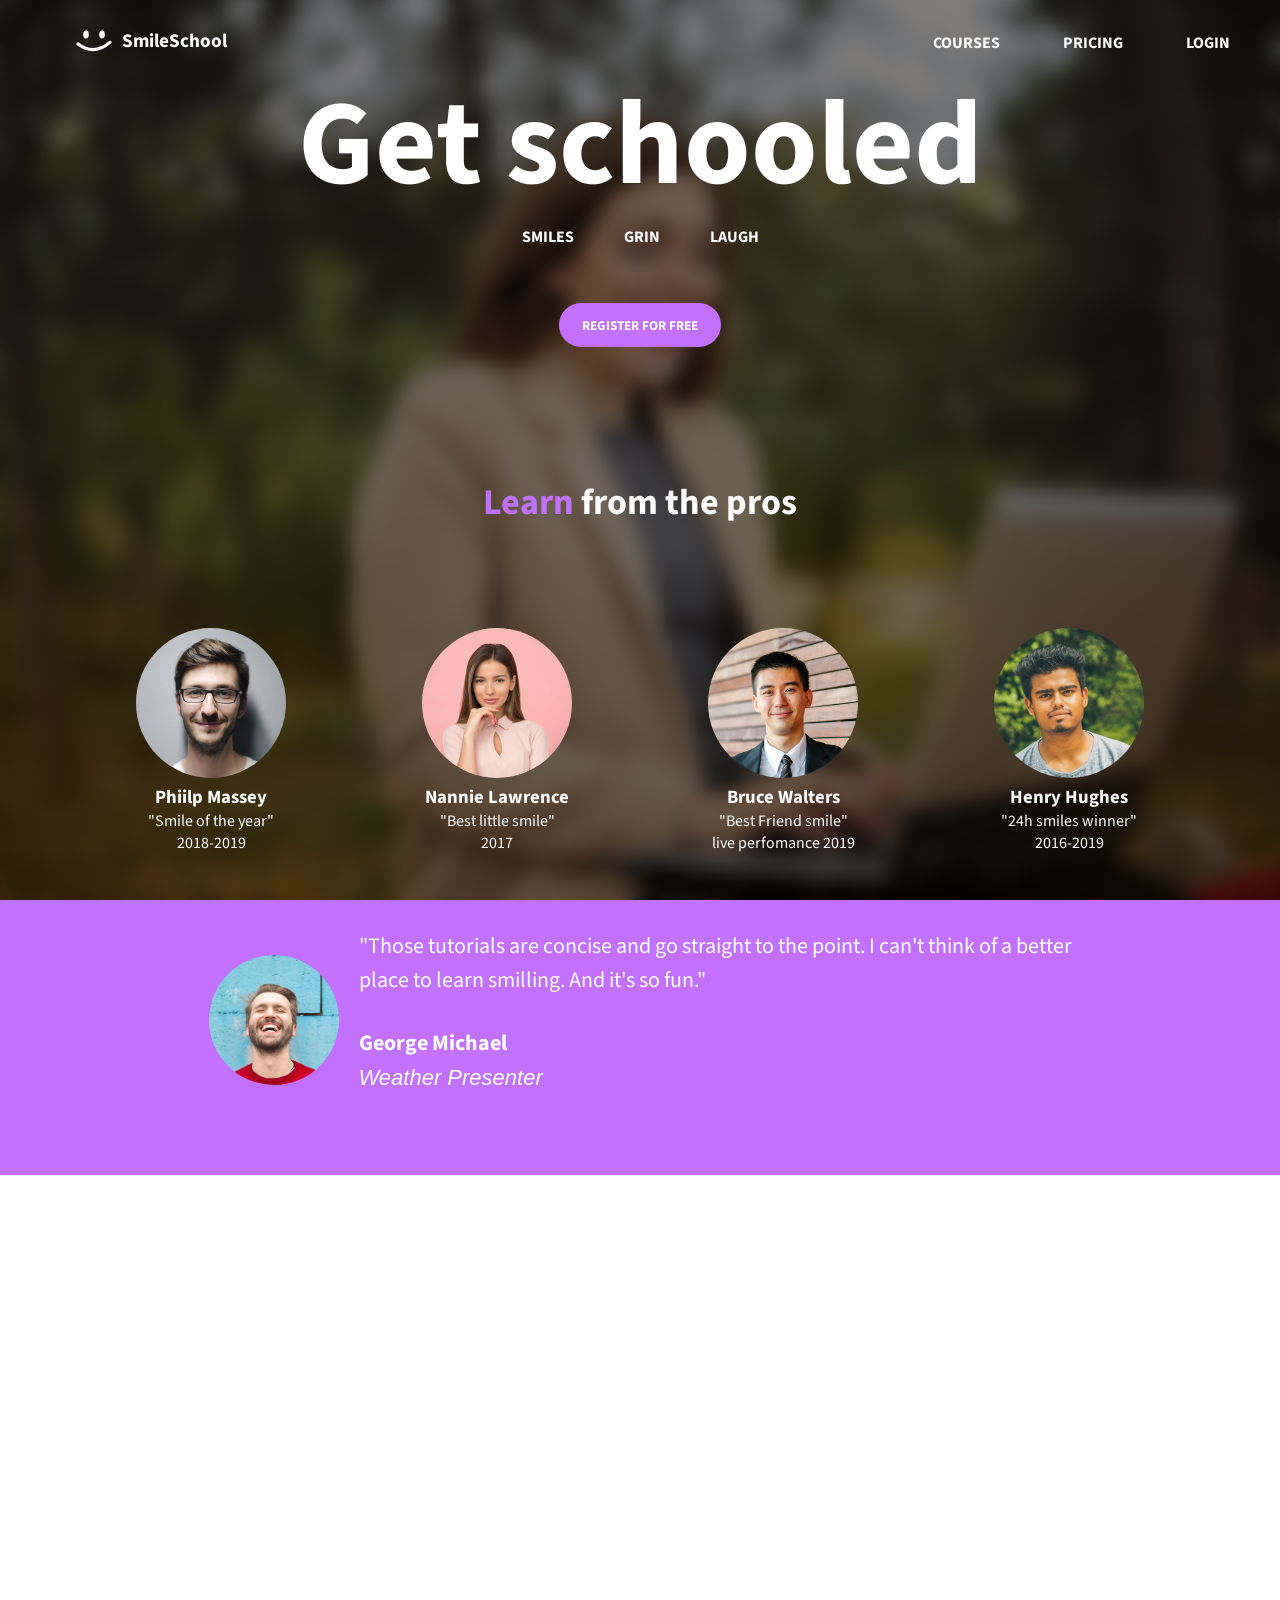
==== commit 5e0b884c: "Add double-quotes wherever relevant for the quote and banner section" ====
--- a/css_advanced/index.html
+++ b/css_advanced/index.html
@@ -58,25 +58,25 @@
                         <div class="profile">
                             <img src="imagees/image-1.png" alt="profile one">
                             <h3>Phiilp Massey</h3>
-                            <p>Smile of the year <br> 2018-2019</p>
+                            <p>"Smile of the year" <br> 2018-2019</p>
                         </div>
     
                         <div class="profile">
                             <img src="imagees/image-2.png" alt="profile two">
                             <h3>Nannie Lawrence</h3>
-                            <p>Best little smile <br> 2017</p>
+                            <p>"Best little smile" <br> 2017</p>
                         </div>
     
                         <div class="profile">
                             <img src="imagees/image-3.png" alt="profile three">
                             <h3>Bruce Walters</h3>
-                            <p>Best Friend smile <br> live perfomance 2019</p>
+                            <p>"Best Friend smile" <br> live perfomance 2019</p>
                         </div>
     
                         <div class="profile">
                             <img src="imagees/image-4.png" alt="profile four">
                             <h3>Henry Hughes</h3>
-                            <p>24h smiles winner <br>2016-2019</p>
+                            <p>"24h smiles winner" <br>2016-2019</p>
                         </div>                    
                     </div>
     
@@ -94,9 +94,9 @@
                 </div>
     
                 <div class="quote-description">
-                    <blockquote>Those tutorials are concise and go straight to the point. I can't think of a better <br> place to learn smilling. And it's so fun</blockquote>
+                    <blockquote>"Those tutorials are concise and go straight to the point. I can't think of a better <br> place to learn smilling. And it's so fun."</blockquote>
                     <p class="quote-author">George Michael</p>
-                    <p class="author-profession">Weather Presenter</p>
+                    <p class="author-profession"><i>Weather Presenter</i></p>
                 </div>
 
             </div>
--- a/css_advanced/styles.css
+++ b/css_advanced/styles.css
@@ -30,12 +30,10 @@
 .header {
     display: flex;
     justify-content: space-between;
-    
     align-items: center;
     padding: 20px;
     margin-bottom: 150px;
     position: absolute;
-    
     z-index: 10;
     width: 100%;
 }
@@ -46,14 +44,14 @@
     text-decoration: none;
     color: #fff;
     margin: 0 15px;
-    padding: 0 10px;
+    padding: 8px 15px;
     font-weight: 700;
     transition: 0.5s;
-    border-radius: 15px;
+    border-radius: 25px;
 }
 
 .menu a:hover {
-    border-radius: 15px;
+    border-radius: 25px;
     background-color: #c271ff;
     border: #c271ff;
 }
@@ -163,4 +161,55 @@
 
 .pros h3, p {
     text-align: center;
-}+}
+
+
+/* ------------- QUOTE SECTION ------------- */
+
+
+.quote-card {
+    width: 100%;
+    background-color: #c271ff;
+    padding: 30px 30px 80px 30px;
+    display: flex;
+    gap: 20px;
+    align-items: center;
+    justify-content: center;
+}
+
+.quote-description {
+    display: flex;
+    flex-direction: column;
+    justify-content: flex-start;
+    align-items: flex-start;
+    
+}
+
+.quote-description blockquote {
+    font-size: 22px;
+}
+
+.quote-card img {
+    width: 130px;
+    height: 130px;
+    border-radius: 50%;
+    margin-top: 20px;
+}
+
+.quote-author {
+    margin-top: 30px;
+    font-weight: 700;
+    font-size: 22px;
+}
+
+.author-profession {
+    font-size: 22px;
+}
+
+.quote-description blockquote, .quote-author, .author-profession {
+    line-height: 33.6px;
+    letter-spacing: 0px;
+}
+
+
+/* ------------- VIDEO SECTION ------------- */
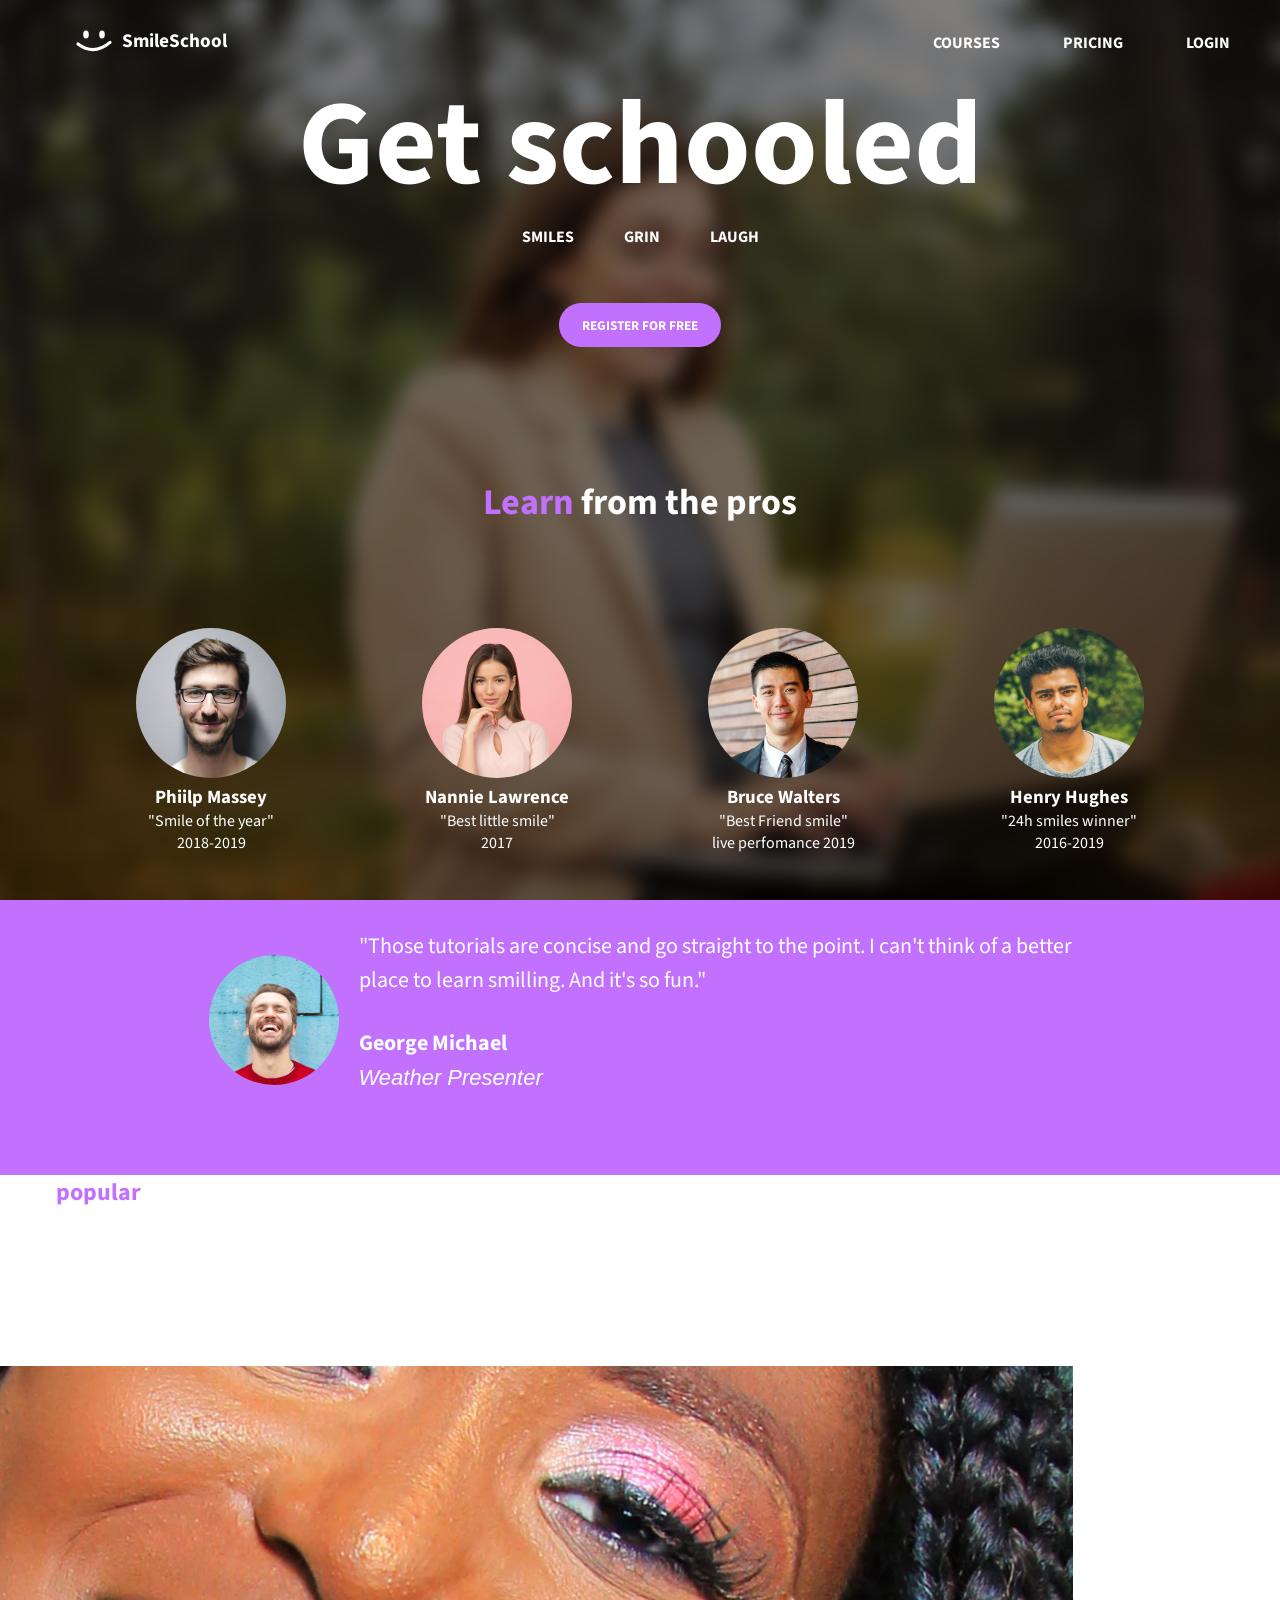
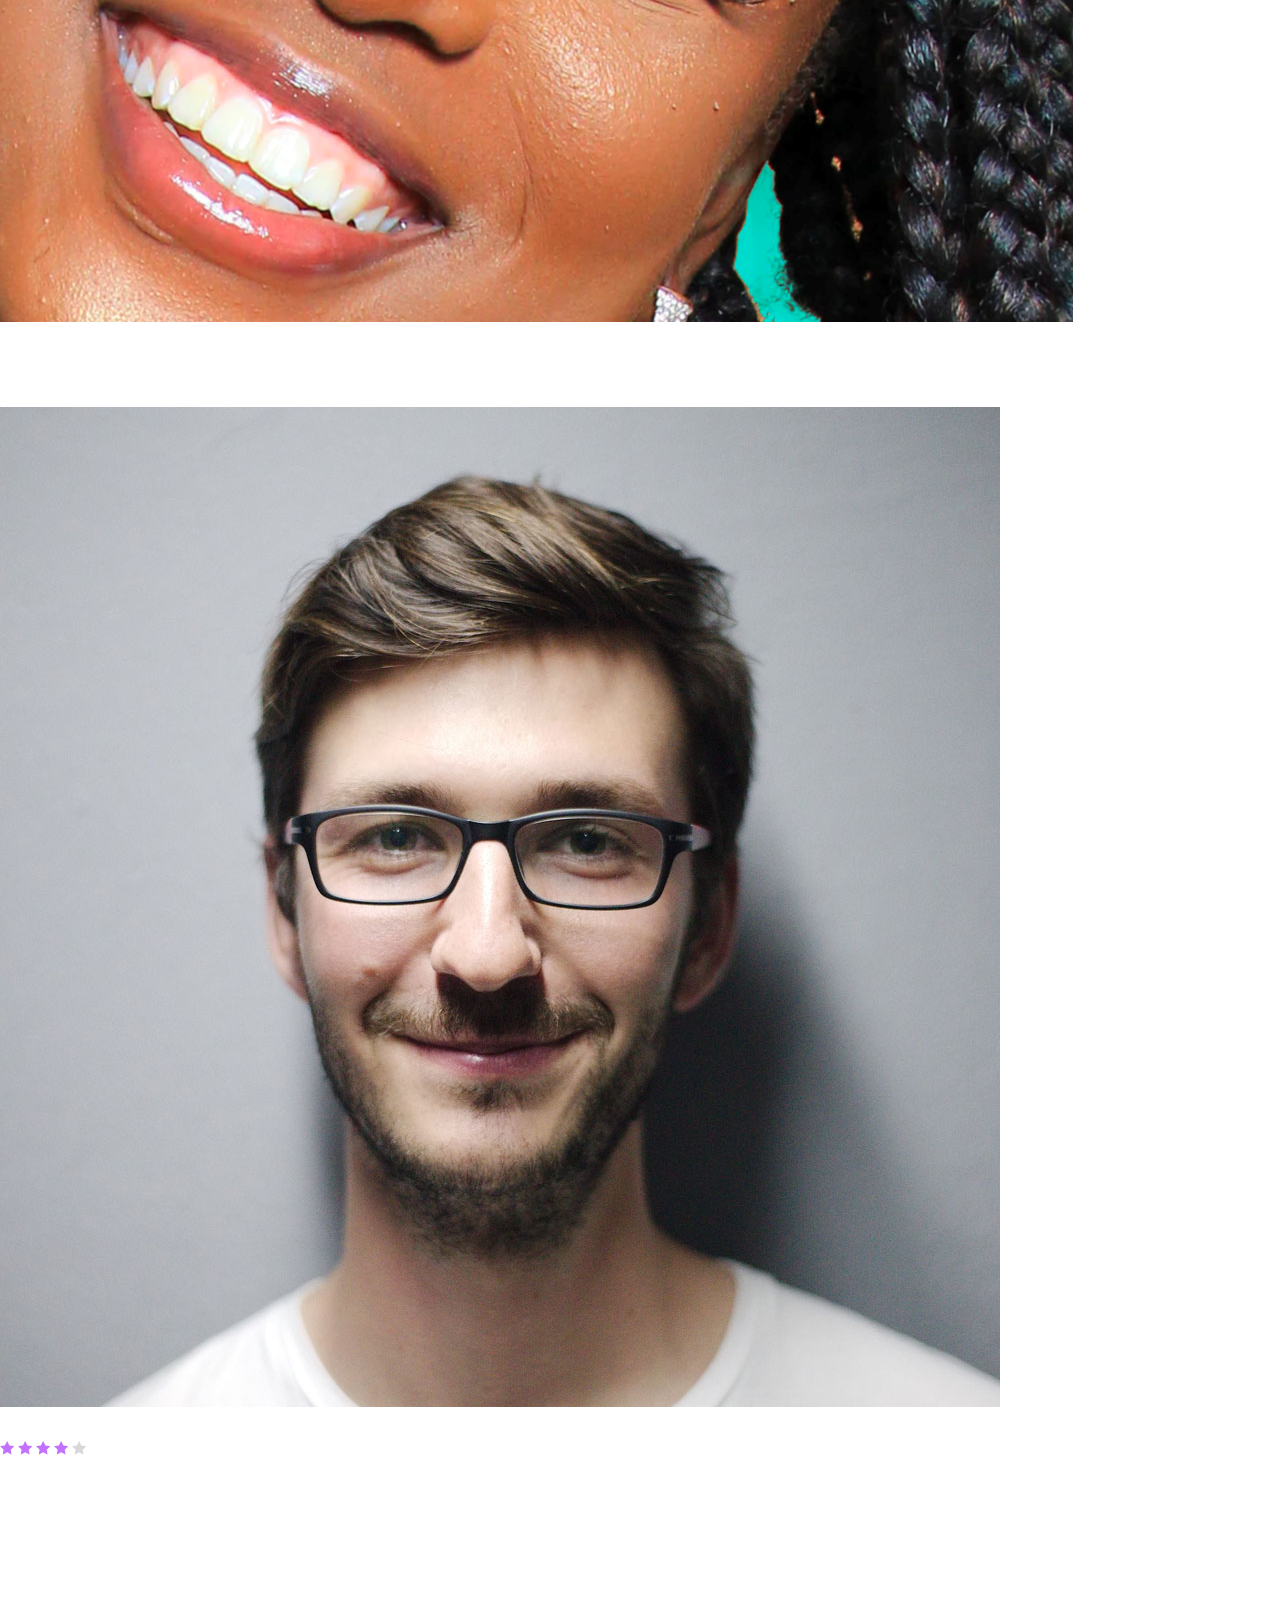
==== commit 58c34bf1: "Modify index file, added more content for video section" ====
--- a/css_advanced/index.html
+++ b/css_advanced/index.html
@@ -105,103 +105,108 @@
 
         <!---------- VIDEOS SECTION ---------->
 
-        <section>
-            <h1></h1>
-            <div>
-                <!-- Video Block 1 -->
-                <div>
-                    <video src=""></video>
-                    <img src="" alt="">
-                    <h2></h2>
-                    <p></p>
-                    <!-- Author Block -->
-                    <div> 
+        <section class="videos">
+            <div class="videos-section">
+                <h1>Most <span>popular</span> tutorials</h1>
+                <div class="main-video-block">
+                    <!-- Video Block 1 -->
+                    <div class="video-block-one block-content">
+                        <video src=""></video>
+                        <img class="thumbnail" src="imagees/tut-img-1_cp.png" alt="Tutorial image one">
+                        <div class="video-description">
+                            <h2 class="video-title">Diagonal Smile</h2>
+                            <p class="video-text">Lorem ipsum dolor sit amet consectetur adipisicing elit.<br> Numquam eos reiciendis, debitis laboriosam </p>
+                        </div>
+                        <!-- Author Block -->
+                        <div class="author-block"> 
+                            <img class="author-img" src="imagees/image-1.png" alt="">
+                            <h3 class="author-name">Philip Massey</h3>
+                        </div>
+                        <!-- Rating Block -->
+                        <div class="rating-block">
+                            <div class="ratings">
+                                <img src="imagees/Star_1.png" alt="">
+                                <img src="imagees/Star_2.png" alt="">
+                                <img src="imagees/Star_3.png" alt="">
+                                <img src="imagees/Star_4.png" alt="">
+                                <img src="imagees/Star_5.png" alt="">
+                            </div>
+                            <p class="video-duration">8 min</p>
+                        </div>
+                    </div>
+    
+                    <!-- Video Block 2 -->
+                    <div class="video-block-two block-content">
+                        <video src=""></video>
                         <img src="" alt="">
-                        <h3></h3>
-                    </div>
-                    <!-- Rating Block -->
-                    <div>
+                        <h2></h2>
+                        <p></p>
+                        <!-- Author Block -->
+                        <div> 
+                            <img src="" alt="">
+                            <h3></h3>
+                        </div>
+                        <!-- Rating Block -->
                         <div>
+                            <div>
+                                <img src="" alt="">
+                                <img src="" alt="">
+                                <img src="" alt="">
+                                <img src="" alt="">
+                                <img src="" alt="">
+                            </div>
+                            <p></p>
+                        </div>
+                    </div>
+    
+                    <!-- Video Block 3 -->
+                    <div class="video-block-three block-content">
+                        <video src=""></video>
+                        <img src="" alt="">
+                        <h2></h2>
+                        <p></p>
+                        <!-- Author Block -->
+                        <div> 
                             <img src="" alt="">
+                            <h3></h3>
+                        </div>
+                        <!-- Rating Block -->
+                        <div>
+                            <div>
+                                <img src="" alt="">
+                                <img src="" alt="">
+                                <img src="" alt="">
+                                <img src="" alt="">
+                                <img src="" alt="">
+                            </div>
+                            <p></p>
+                        </div>
+                    </div>
+    
+                    <!-- Video Block 4 -->
+                    <div class="video-block-four block-content">
+                        <video src=""></video>
+                        <img src="" alt="">
+                        <h2></h2>
+                        <p></p>
+                        <!-- Author Block -->
+                        <div> 
                             <img src="" alt="">
-                            <img src="" alt="">
-                            <img src="" alt="">
-                            <img src="" alt="">
-                        </div>
-                        <p></p>
-                    </div>
-                </div>
-
-                <!-- Video Block 2 -->
-                <div>
-                    <video src=""></video>
-                    <img src="" alt="">
-                    <h2></h2>
-                    <p></p>
-                    <!-- Author Block -->
-                    <div> 
-                        <img src="" alt="">
-                        <h3></h3>
-                    </div>
-                    <!-- Rating Block -->
-                    <div>
+                            <h3></h3>
+                        </div>
+                        <!-- Rating Block -->
                         <div>
-                            <img src="" alt="">
-                            <img src="" alt="">
-                            <img src="" alt="">
-                            <img src="" alt="">
-                            <img src="" alt="">
-                        </div>
-                        <p></p>
-                    </div>
-                </div>
-
-                <!-- Video Block 3 -->
-                <div>
-                    <video src=""></video>
-                    <img src="" alt="">
-                    <h2></h2>
-                    <p></p>
-                    <!-- Author Block -->
-                    <div> 
-                        <img src="" alt="">
-                        <h3></h3>
-                    </div>
-                    <!-- Rating Block -->
-                    <div>
-                        <div>
-                            <img src="" alt="">
-                            <img src="" alt="">
-                            <img src="" alt="">
-                            <img src="" alt="">
-                            <img src="" alt="">
-                        </div>
-                        <p></p>
-                    </div>
-                </div>
-
-                <!-- Video Block 4 -->
-                <div>
-                    <video src=""></video>
-                    <img src="" alt="">
-                    <h2></h2>
-                    <p></p>
-                    <!-- Author Block -->
-                    <div> 
-                        <img src="" alt="">
-                        <h3></h3>
-                    </div>
-                    <!-- Rating Block -->
-                    <div>
-                        <div>
-                            <img src="" alt="">
-                            <img src="" alt="">
-                            <img src="" alt="">
-                            <img src="" alt="">
-                            <img src="" alt="">
-                        </div>
-                        <p></p>
-                    </div>
+                            <div>
+                                <img src="" alt="">
+                                <img src="" alt="">
+                                <img src="" alt="">
+                                <img src="" alt="">
+                                <img src="" alt="">
+                            </div>
+                            <p></p>
+                        </div>
+                    </div>
+    
                 </div>
 
             </div>
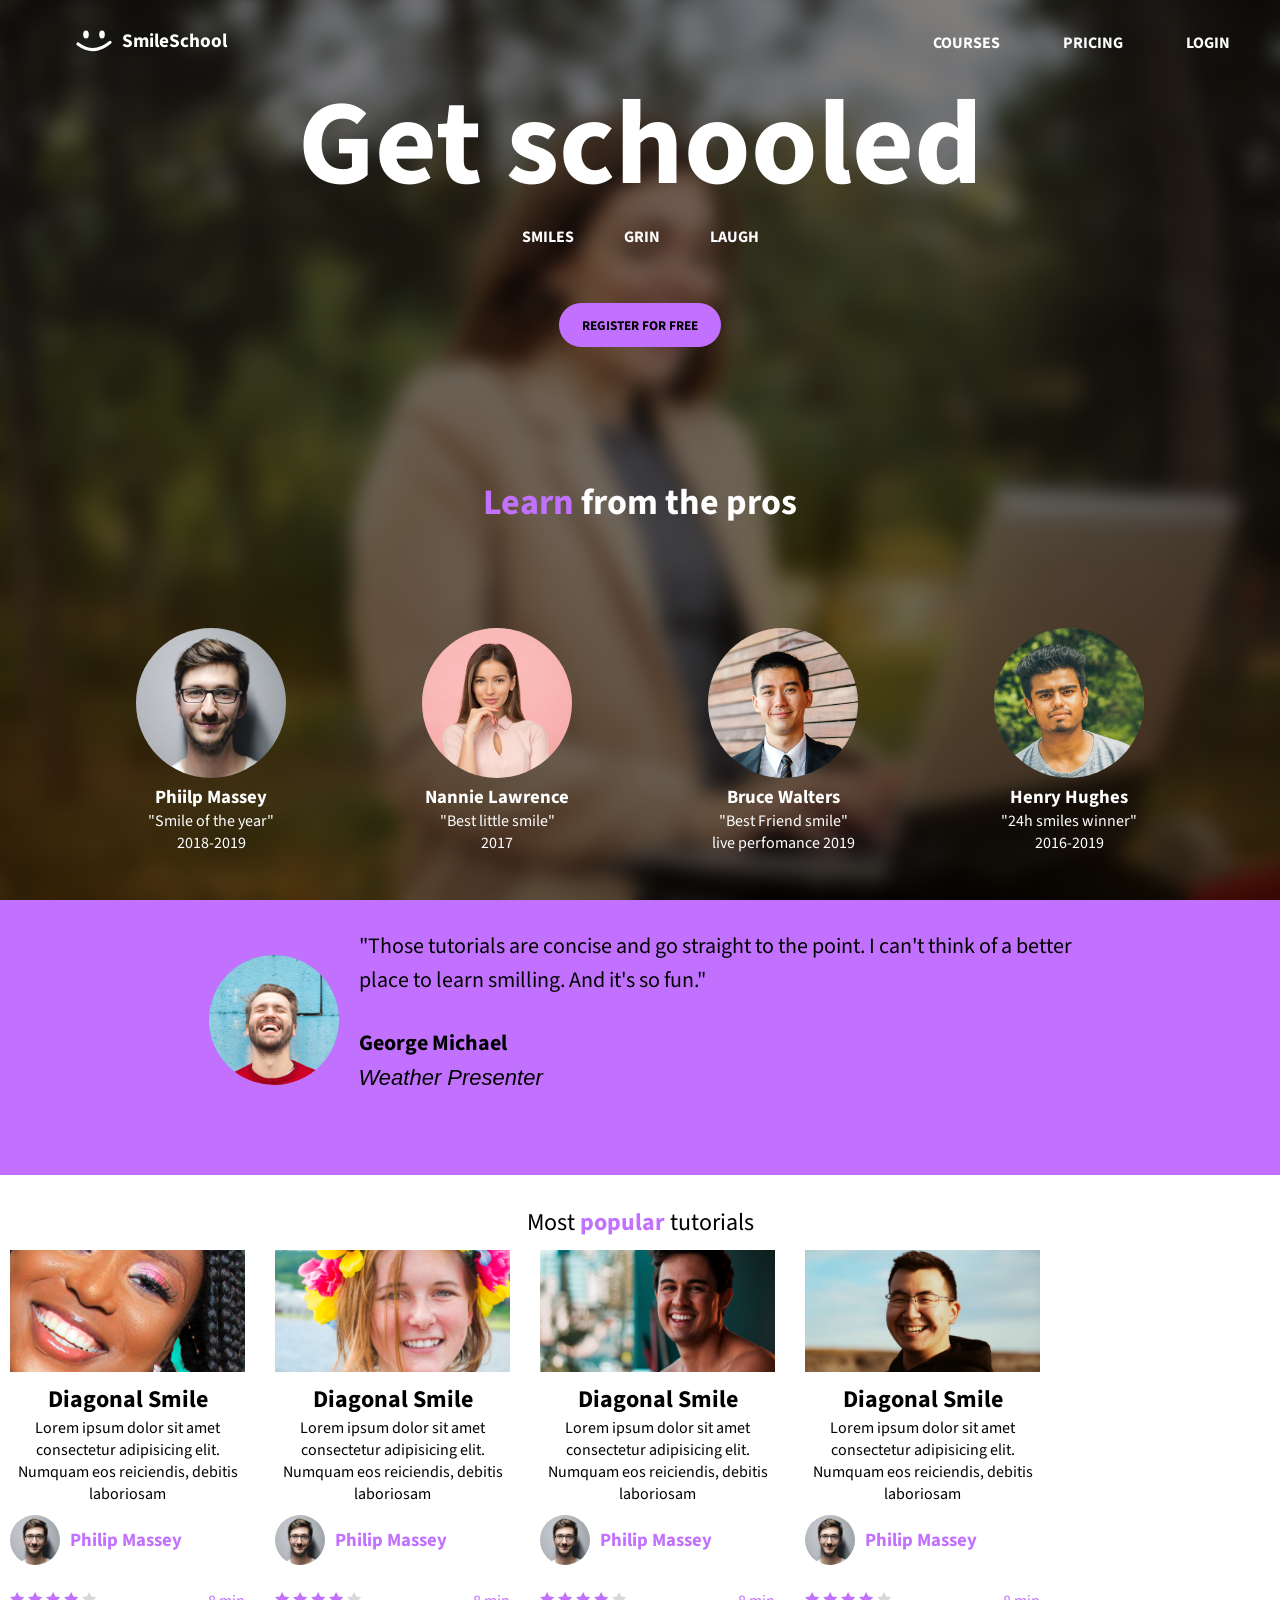
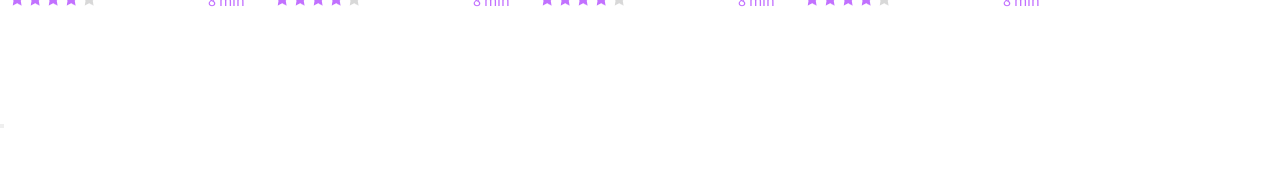
==== commit ac00adb9: "Modify index file for video section" ====
--- a/css_advanced/index.html
+++ b/css_advanced/index.html
@@ -111,7 +111,7 @@
                 <div class="main-video-block">
                     <!-- Video Block 1 -->
                     <div class="video-block-one block-content">
-                        <video src=""></video>
+                        <!-- <video src=""></video> -->
                         <img class="thumbnail" src="imagees/tut-img-1_cp.png" alt="Tutorial image one">
                         <div class="video-description">
                             <h2 class="video-title">Diagonal Smile</h2>
@@ -134,78 +134,86 @@
                             <p class="video-duration">8 min</p>
                         </div>
                     </div>
-    
+
                     <!-- Video Block 2 -->
-                    <div class="video-block-two block-content">
-                        <video src=""></video>
-                        <img src="" alt="">
-                        <h2></h2>
-                        <p></p>
+                    <div class="video-block-one block-content">
+                        <!-- <video src=""></video> -->
+                        <img class="thumbnail" src="imagees/tut-img-2_cp.png" alt="Tutorial image one">
+                        <div class="video-description">
+                            <h2 class="video-title">Diagonal Smile</h2>
+                            <p class="video-text">Lorem ipsum dolor sit amet consectetur adipisicing elit.<br> Numquam eos reiciendis, debitis laboriosam </p>
+                        </div>
                         <!-- Author Block -->
-                        <div> 
-                            <img src="" alt="">
-                            <h3></h3>
+                        <div class="author-block"> 
+                            <img class="author-img" src="imagees/image-1.png" alt="">
+                            <h3 class="author-name">Philip Massey</h3>
                         </div>
                         <!-- Rating Block -->
-                        <div>
-                            <div>
-                                <img src="" alt="">
-                                <img src="" alt="">
-                                <img src="" alt="">
-                                <img src="" alt="">
-                                <img src="" alt="">
+                        <div class="rating-block">
+                            <div class="ratings">
+                                <img src="imagees/Star_1.png" alt="">
+                                <img src="imagees/Star_2.png" alt="">
+                                <img src="imagees/Star_3.png" alt="">
+                                <img src="imagees/Star_4.png" alt="">
+                                <img src="imagees/Star_5.png" alt="">
                             </div>
-                            <p></p>
-                        </div>
-                    </div>
-    
+                            <p class="video-duration">8 min</p>
+                        </div>
+                    </div>
+
                     <!-- Video Block 3 -->
-                    <div class="video-block-three block-content">
-                        <video src=""></video>
-                        <img src="" alt="">
-                        <h2></h2>
-                        <p></p>
+                    <div class="video-block-one block-content">
+                        <!-- <video src=""></video> -->
+                        <img class="thumbnail" src="imagees/tut-img-3_cp.png" alt="Tutorial image one">
+                        <div class="video-description">
+                            <h2 class="video-title">Diagonal Smile</h2>
+                            <p class="video-text">Lorem ipsum dolor sit amet consectetur adipisicing elit.<br> Numquam eos reiciendis, debitis laboriosam </p>
+                        </div>
                         <!-- Author Block -->
-                        <div> 
-                            <img src="" alt="">
-                            <h3></h3>
+                        <div class="author-block"> 
+                            <img class="author-img" src="imagees/image-1.png" alt="">
+                            <h3 class="author-name">Philip Massey</h3>
                         </div>
                         <!-- Rating Block -->
-                        <div>
-                            <div>
-                                <img src="" alt="">
-                                <img src="" alt="">
-                                <img src="" alt="">
-                                <img src="" alt="">
-                                <img src="" alt="">
+                        <div class="rating-block">
+                            <div class="ratings">
+                                <img src="imagees/Star_1.png" alt="">
+                                <img src="imagees/Star_2.png" alt="">
+                                <img src="imagees/Star_3.png" alt="">
+                                <img src="imagees/Star_4.png" alt="">
+                                <img src="imagees/Star_5.png" alt="">
                             </div>
-                            <p></p>
-                        </div>
-                    </div>
-    
+                            <p class="video-duration">8 min</p>
+                        </div>
+                    </div>
+
                     <!-- Video Block 4 -->
-                    <div class="video-block-four block-content">
-                        <video src=""></video>
-                        <img src="" alt="">
-                        <h2></h2>
-                        <p></p>
+                    <div class="video-block-one block-content">
+                        <!-- <video src=""></video> -->
+                        <img class="thumbnail" src="imagees/tut-img-4_cp.png" alt="Tutorial image one">
+                        <div class="video-description">
+                            <h2 class="video-title">Diagonal Smile</h2>
+                            <p class="video-text">Lorem ipsum dolor sit amet consectetur adipisicing elit.<br> Numquam eos reiciendis, debitis laboriosam </p>
+                        </div>
                         <!-- Author Block -->
-                        <div> 
-                            <img src="" alt="">
-                            <h3></h3>
+                        <div class="author-block"> 
+                            <img class="author-img" src="imagees/image-1.png" alt="">
+                            <h3 class="author-name">Philip Massey</h3>
                         </div>
                         <!-- Rating Block -->
-                        <div>
-                            <div>
-                                <img src="" alt="">
-                                <img src="" alt="">
-                                <img src="" alt="">
-                                <img src="" alt="">
-                                <img src="" alt="">
+                        <div class="rating-block">
+                            <div class="ratings">
+                                <img src="imagees/Star_1.png" alt="">
+                                <img src="imagees/Star_2.png" alt="">
+                                <img src="imagees/Star_3.png" alt="">
+                                <img src="imagees/Star_4.png" alt="">
+                                <img src="imagees/Star_5.png" alt="">
                             </div>
-                            <p></p>
-                        </div>
-                    </div>
+                            <p class="video-duration">8 min</p>
+                        </div>
+                    </div>
+    
+                    
     
                 </div>
 
--- a/css_advanced/styles.css
+++ b/css_advanced/styles.css
@@ -3,7 +3,7 @@
     padding: 0;
     box-sizing: border-box;
     font-family: 'source sans 3', sans-serif;
-    color: #fff;
+    /* color: #fff; */
 }
 
 
@@ -212,4 +212,71 @@
 }
 
 
-/* ------------- VIDEO SECTION ------------- */+/* ------------- VIDEO SECTION ------------- */
+
+
+.videos {
+    margin-top: 30px;
+    color: #000;
+    
+}
+
+.videos-section h1 {
+    color: #000;
+    text-align: center;
+    font-weight: 400;
+}
+
+.videos-section span {
+    font-weight: 700;
+}
+
+.main-video-block {
+    display: flex;
+    gap: 10px;
+}
+
+.block-content {
+    width: 255px;
+    display: flex;
+    flex-direction: column;
+    padding: 10px;
+    gap: 10px;
+}
+
+.thumbnail {
+    width: 100%;
+}
+
+/* .video-description {
+    display: flex;
+    flex-direction: column;
+    align-items: flex-start;
+    justify-content: flex-start;
+} */
+
+.video-title {
+    text-align: center;
+}
+
+.author-block {
+    display: flex;
+    /* justify-content: space-evenly; */
+    align-items: center;
+    gap: 10px;
+}
+
+.author-img {
+    width: 50px;
+    border-radius: 50%;
+}
+
+.rating-block {
+    margin-top: 15px;
+    display: flex;
+    justify-content: space-between;
+}
+
+.author-name, .video-duration {
+    color: #c271ff;
+}
